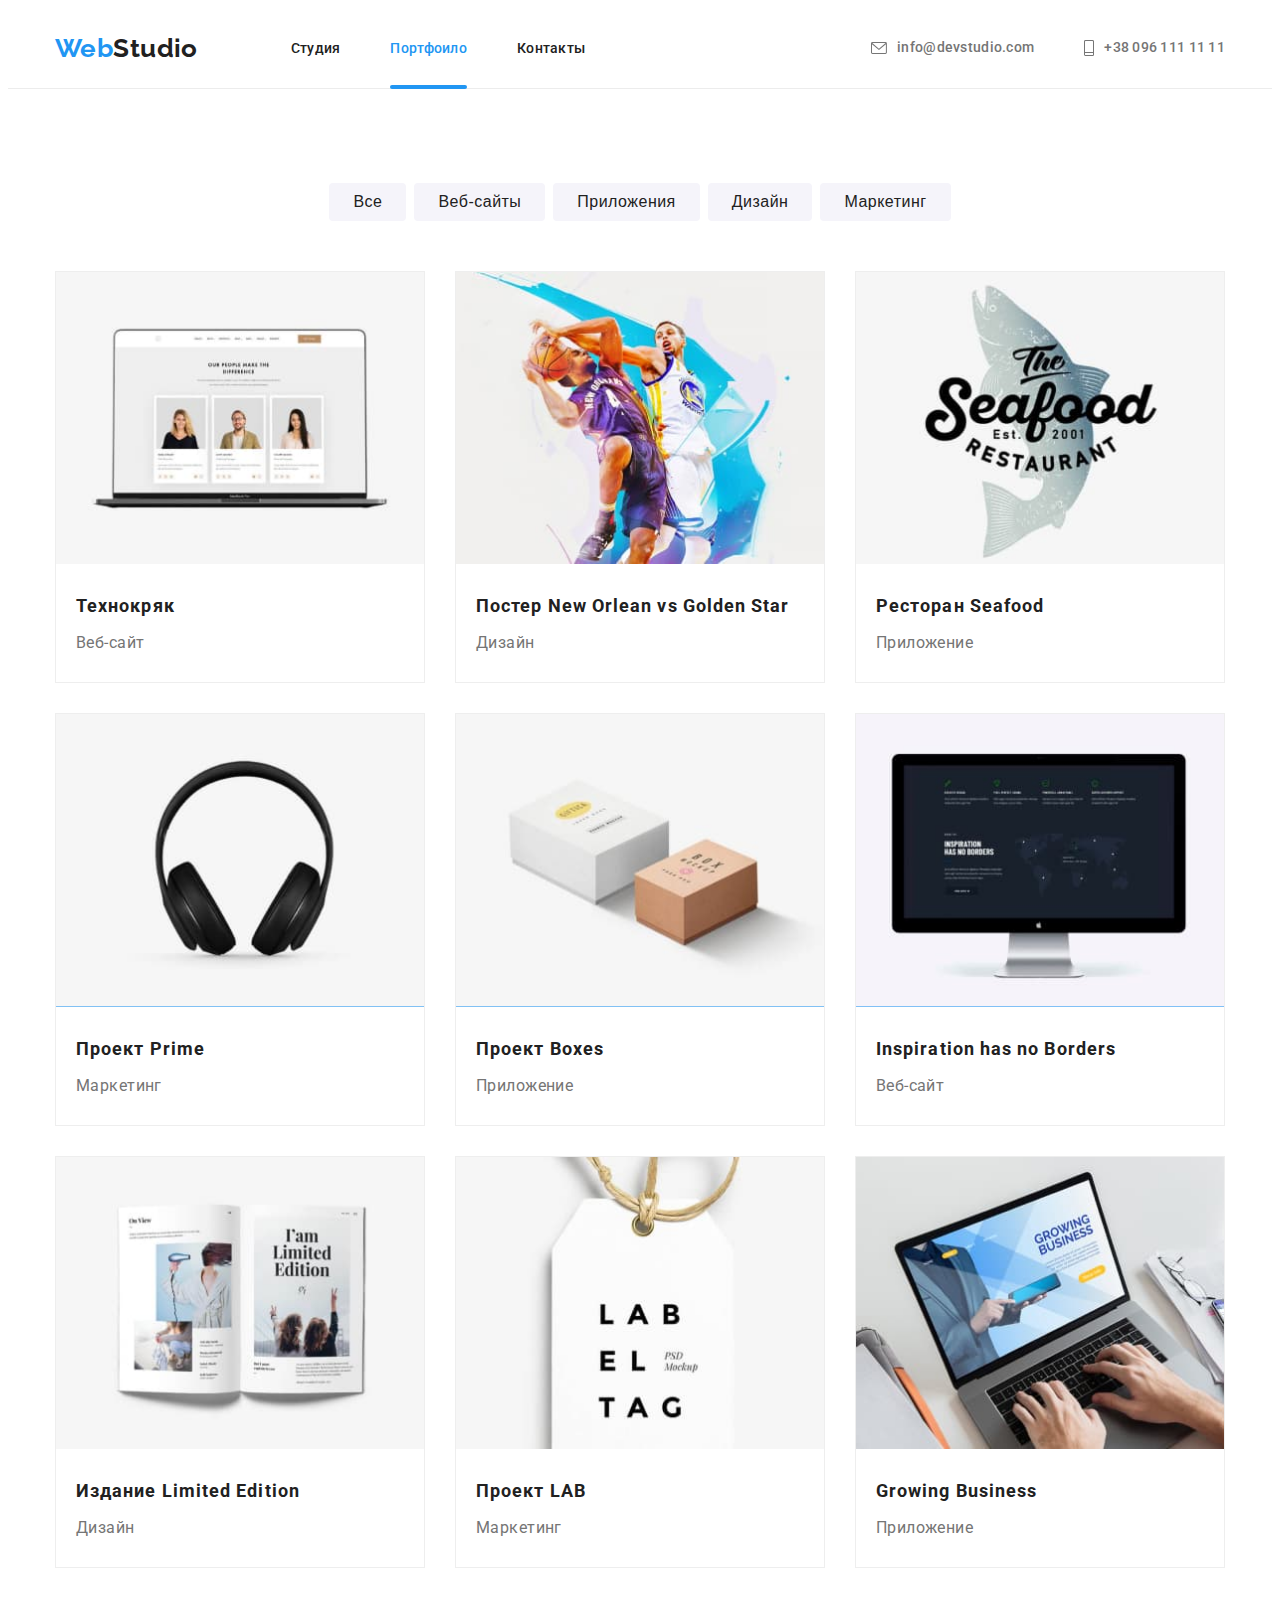
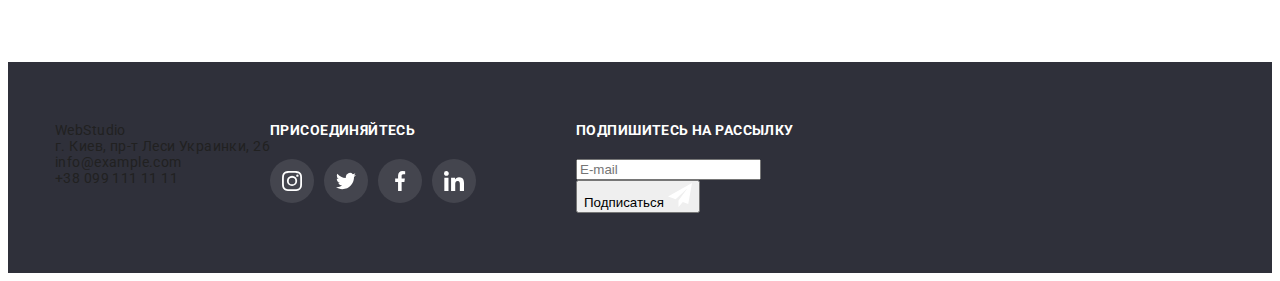
==== portfolio.html @ 4103d135 "BEM" ====
<!DOCTYPE html>
<html lang="ru">
  <head>
    <meta charset="UTF-8" />
    <meta http-equiv="X-UA-Compatible" content="IE=edge" />
    <meta name="viewport" content="width=device-width, initial-scale=1.0" />
    <title>Студия</title>
    <link rel="preconnect" href="https://fonts.gstatic.com" />
    <link
      href="https://fonts.googleapis.com/css2?family=Raleway:wght@700&family=Roboto:ital,wght@0,400;0,500;0,700;1,900&display=swap"
      rel="stylesheet"
    />
    <link
      rel="stylesheet"
      href="https://cdnjs.cloudflare.com/ajax/libs/modern-normalize/1.0.0/modern-normalize.min.css"
      integrity="sha512-ISS7cAi1PEhQ8jnbJpJZMd29NlhNj4AWYyLOSp2CE/CsHxTCu+r+t0D2yoJudVrd0/8fTVPUVDzY5Tvli75u/g=="
      crossorigin="anonymous"
    />
    <link rel="stylesheet" href="./css/styles.css" />
  </head>
  <body>
    <header class="header-page">
      <div class="conteiner main-nav">
        <a class="logo-link header-page__logo" href="./index.html">
          <span class="logo-link__web logo-link__web--accent">Web</span><span class="logo-link__studio">Studio</span>
        </a>
        <nav>
          <ul class="list menu menu__nav">
            <li class="menu-item">
              <a class="link menu-item__link" href="./index.html"> Студия </a>
            </li>
            <li class="menu-item">
              <a class="link menu-item__link menu-item__link--active" href="./portfolio.html"> Портфоило </a>
            </li>
            <li class="menu-item">
              <a class="link menu-item__link" href="#"> Контакты </a>
            </li>
          </ul>
        </nav>
        <ul class="list menu menu__contact">
          <li class="menu-item">
            <a class="link menu-item__link menu-item__adress" href="mailto:info@devstudio.com">
              <svg class="menu-item__icon" width="16" height="12">
                <use href="./images/sprite.svg#icon-mail"></use>
              </svg>
              info@devstudio.com</a>
          </li>
          <li class="menu-item">
            <a class="link menu-item__link menu-item__adress" href="tel:+380961111111">
              <svg class="menu-item__icon" width="10" height="16">
                <use href="./images/sprite.svg#icon-tel"></use>
              </svg>
              +38 096 111 11 11</a>
          </li>
        </ul>
      </div>
    </header>

    <main>
      <section class="projects section">
        <div class="conteiner">
          <h1 class="visually-hidden">Реализованные проекты</h1>
          <ul class="button-list list">
            <li class="button-item">
              <button class="button" type="button">Все</button>
            </li>
            <li class="button-item">
              <button class="button" type="button">Веб-сайты</button>
            </li>
            <li class="button-item">
              <button class="button" type="button">Приложения</button>
            </li>
            <li class="button-item">
              <button class="button" type="button">Дизайн</button>
            </li>
            <li class="button-item">
              <button class="button" type="button">Маркетинг</button>
            </li>
          </ul>

          <ul class="list flex-conteiner">
            <li class="project-item">
              <a class="project-item-link" href="#">
              <div class="project-thumb">
              <img
                class="project-img"
                src="./images/project1.jpg"
                alt="сайт на ноутбуке"
                width="370"
              />
              <p class="overflow-text">Технокряк это современная площадка распространения коронавируса. Компании используют эту платформу для цифрового
              шпионажа и атак на защищённые сервера конкурентов.</p>
              </div>
              <div class="project-card">
                <h2 class="project-title">Технокряк</h2>
                <p class="project-description">Веб-сайт</p>
            </div>                
            </a>
            </li>
            <li class="project-item">
              <a class="project-item-link" href="#">
              <div class="project-thumb">
              <img
                class="project-img"
                src="./images/project2.jpg"
                alt="баскетбол"
                width="370"
              />
              <p class="overflow-text">Технокряк это современная площадка распространения коронавируса. Компании используют эту платформу для цифрового шпионажа и атак на защищённые сервера конкурентов.</p>
            </div>
              <div class="project-card">
                <h2 class="project-title">Постер New Orlean vs Golden Star</h2>
                <p class="project-description">Дизайн</p>
              </div>
              </a>
            </li>
            <li class="project-item">
              <a class="project-item-link" href="#">
              <div class="project-thumb">
              <img
                class="project-img"
                src="./images/project3.jpg"
                alt="рыба"
                width="370"
              />
              <p class="overflow-text">Технокряк это современная площадка распространения коронавируса. Компании используют эту
                платформу для цифрового шпионажа и атак на защищённые сервера конкурентов.</p>
              </div>
                <div class="project-card">
                <h2 class="project-title">Ресторан Seafood</h2>
                <p class="project-description">Приложение</p>
              </div>
            </a>
            </li>
            <li class="project-item">
              <a class="project-item-link" href="#">
              <div class="project-thumb">
              <img
                class="project-img"
                src="./images/project4.jpg"
                alt="наушники"
                width="370"
              />
              <p class="overflow-text">Технокряк это современная площадка распространения коронавируса. Компании используют эту
                платформу для цифрового шпионажа и атак на защищённые сервера конкурентов.</p>
              </div>
                <div class="project-card">
                <h2 class="project-title">Проект Prime</h2>
                <p class="project-description">Маркетинг</p>
              </div>
            </a>
            </li>
            <li class="project-item">
            <a class="project-item-link" href="#">
              <div class="project-thumb">
            <img
                class="project-img"
                src="./images/project5.jpg"
                alt="коробочки"
                width="370"
              />
              <p class="overflow-text">Технокряк это современная площадка распространения коронавируса. Компании используют эту
                платформу для цифрового шпионажа и атак на защищённые сервера конкурентов.</p>
              </div>
                <div class="project-card">
                <h2 class="project-title">Проект Boxes</h2>
                <p class="project-description">Приложение</p>
              </div>
            </a>
            </li>
            <li class="project-item">
              <a class="project-item-link" href="#">
              <div class="project-thumb">
              <img
                class="project-img"
                src="./images/project6.jpg"
                alt="монитор"
                width="370"
              />
              <p class="overflow-text">Технокряк это современная площадка распространения коронавируса. Компании используют эту
                платформу для цифрового шпионажа и атак на защищённые сервера конкурентов.</p>
              </div>
                <div class="project-card">
                <h2 class="project-title">Inspiration has no Borders</h2>
                <p class="project-description">Веб-сайт</p>
              </div>
            </a>
            </li>
            <li class="project-item">
              <a class="project-item-link" href="#">
              <div class="project-thumb">
              <img
                class="project-img"
                src="./images/project7.jpg"
                alt="журнал"
                width="370"
              />
              <p class="overflow-text">Технокряк это современная площадка распространения коронавируса. Компании используют эту
                платформу для цифрового шпионажа и атак на защищённые сервера конкурентов.</p>
              </div>
                <div class="project-card">
                <h2 class="project-title">Издание Limited Edition</h2>
                <p class="project-description">Дизайн</p>
              </div>
            </a>
            </li>
            <li class="project-item">
              <a class="project-item-link" href="#">
                <div class="project-thumb">
              <img
                class="project-img"
                src="./images/project8.jpg"
                alt="бирка"
                width="370"
              />
              <p class="overflow-text">Технокряк это современная площадка распространения коронавируса. Компании используют эту
                платформу для цифрового шпионажа и атак на защищённые сервера конкурентов.</p>
              </div>
                <div class="project-card">
                <h2 class="project-title">Проект LAB</h2>
                <p class="project-description">Маркетинг</p>
              </div>
            </a>
            </li>
            <li class="project-item">
              <a class="project-item-link" href="#">
                <div class="project-thumb">
              <img
                class="project-img"
                src="./images/project9.jpg"
                alt="человек печатает на ноутбуке"
                width="370"
              />
              <p class="overflow-text">Технокряк это современная площадка распространения коронавируса. Компании используют эту
                платформу для цифрового шпионажа и атак на защищённые сервера конкурентов.</p>
              </div>
                <div class="project-card">
                <h2 class="project-title">Growing Business</h2>
                <p class="project-description">Приложение</p>
              </div>
            </a>
            </li>
          </ul>
        </div>
      </section>
    </main>
    <footer class="footer-page">
      <div class="conteiner contacts footer-info">
        <div class="footer-adress">
          <a class="logo-link" href="./index.html">
            <span class="logo-web">Web</span><span class="logo-studio">Studio</span>
          </a>
          <address class="address">
            <ul class="list">
              <li class="list-address">
                <a class="link footer-map" href="https://goo.gl/maps/LU7Z2a2tSQY444G19" target="_blank"
                  rel="noopener norefferre">
                  г. Киев, пр-т Леси Украинки, 26
                </a>
              </li>
              <li class="list-address">
                <a class="link footer-contact" href="mailto:info@example.com">info@example.com</a>
              </li>
              <li class="list-address">
                <a class="link footer-contact" href="tel:+380991111111">+38 099 111 11 11</a>
              </li>
            </ul>
          </address>
        </div>


        <div class="footer__social">
          <h3 class="footer__title">Присоединяйтесь</h3>
          <ul class="list social">
            <li class="social__item">
              <a class="social__link social__link--footer" href="#" target="_blank" rel="noopener norefferre">
                <svg class="social__icon--footer" width="20" height="20">
                  <use href="./images/sprite.svg#icon-instagram"></use>
                </svg>
              </a>
            </li>
            <li class="social__item">
              <a class="social__link social__link--footer" href="#" target="_blank" rel="noopener norefferre">
                <svg class="social__icon--footer" width="20" height="20">
                  <use href="./images/sprite.svg#icon-twitter"></use>
                </svg>
              </a>
            </li>
            <li class="social__item">
              <a class="social__link social__link--footer" href="#" target="_blank" rel="noopener norefferre">
                <svg class="social__icon--footer" width="20" height="20">
                  <use href="./images/sprite.svg#icon-facebook"></use>
                </svg>
              </a>
            </li>
            <li class="social__item">
              <a class="social__link social__link--footer" href="#" target="_blank" rel="noopener norefferre">
                <svg class="social__icon--footer" width="20" height="20">
                  <use href="./images/sprite.svg#icon-linkedin"></use>
                </svg>
              </a>
            </li>
          </ul>
        </div>
    
        <div class="footer-form">
          <h3 class="footer__title">Подпишитесь на рассылку</h3>
          <form name="sign" autocomplete="on">
            <div class="sign-form">
              <input class="sign-input" type="email" name="email" placeholder="E-mail">
              <div class="sign-button-text">
                <button class="hero-button sign-button" type="submit">Подписаться
                  <svg class="sign-icon" width="24" height="24">
                    <use href="./images/sprite.svg#icon-icon-send"></use>
                  </svg>
                </button>
              </div>
            </div>
          </form>
        </div>
      </div>
    </footer>
  </body>
</html>
---- css/styles.css ----
:root {
  --primary-title-color: #212121;
  --primary-text-color: #757575;
  --primary-bcg-color: #ffffff;
  --secondary-bcg-color: #f5f4fa;
  --footer-bcg: #2f303a;
  --accent-color: #2196f3;
  --dark-bcg-text: #ffffff;
  --font-family-text: Roboto;
  --font-size-text: 14px;
  --animation: 250ms cubic-bezier(0.4, 0, 0.2, 1);
}

/*General*/

html {
  box-sizing: border-box;
}
*,
*::before,
*::after {
  box-sizing: inherit;
}

body {
  background-color: var(--primary-bcg-color);
  color: var(--primary-title-color);

  font-family: var(--font-family-text), sans-serif;
  font-size: var(--font-size-text);
  letter-spacing: 0.03em;
}

.conteiner {
  width: 1200px;
  padding-left: 15px;
  padding-right: 15px;
  margin-left: auto;
  margin-right: auto;
}

h1,
h2,
h3,
p {
  margin: 0;
  padding: 0;
}

.list {
  padding-left: 0;
  margin: 0;

  list-style: none;
}

.visually-hidden {
  position: absolute !important;
  clip: rect(1px 1px 1px 1px);
  clip: rect(1px, 1px, 1px, 1px);
  padding: 0 !important;
  border: 0 !important;
  height: 1px !important;
  width: 1px !important;
  overflow: hidden;
}

.link,
.logo-link,
.project-item-link {
  color: inherit;
  text-decoration: none;

  transition: color var(--animation);
}

.link:hover,
.link:focus {
  color: var(--accent-color);
}

img {
  display: block;
  max-width: 100%;
  height: auto;
}

.button {
  padding: 6px 24px;
  border-radius: 4px;
  border: none;

  color: inherit;
  background: var(--secondary-bcg-color);
  font-weight: 500;
  font-size: 16px;
  line-height: 1.62;
  text-align: center;
  letter-spacing: 0.03em;

  cursor: pointer;

  transition: color var(--animation), background-color var(--animation),
    box-shadow var(--animation);
}

.button:hover,
.button:focus {
  color: var(--dark-bcg-text);
  background-color: var(--accent-color);
  box-shadow: 0px 3px 1px rgba(0, 0, 0, 0.1), 0px 1px 2px rgba(0, 0, 0, 0.08),
    0px 2px 2px rgba(0, 0, 0, 0.12);
}

.title {
  margin-bottom: 50px;

  font-size: 36px;
  line-height: 1.17;
  text-align: center;
}

.flex-conteiner {
  display: flex;
  flex-wrap: wrap;
  margin-right: -30px;
  margin-bottom: -30px;
}

.section {
  padding-top: 94px;
  padding-bottom: 94px;
}

/*Header*/
.header-page {
  border-bottom: 1px solid #ececec;
}

.main-nav {
  display: flex;
  align-items: center;
}

.logo {
  display: block;
}

.header-page__logo {
  margin-right: 93px;
}

.logo-link__web,
.logo-link__studio {
  font-family: Raleway;
  font-weight: 700;
  font-size: 26px;
  line-height: 1.19;
}

.logo-link__web--accent {
  color: var(--accent-color);
}

.menu {
  display: flex;
}

.menu-item__link {
  padding: 32px 0;

  font-weight: 500;
  line-height: 1.14;
  letter-spacing: 0.02em;
}

.menu-item:not(:last-child) {
  margin-right: 50px;
}

.menu__contact {
  color: var(--primary-text-color);
  margin-left: auto;
}

.menu-item__link--active {
  position: relative;
  color: var(--accent-color);
}

.menu-item__link--active::after {
  content: "";
  position: absolute;

  left: 0;
  bottom: -1px;

  width: 100%;
  height: 4px;
  background-color: var(--accent-color);
  border-radius: 2px;
}

.menu-item__adress {
  display: flex;
  align-items: center;
  color: var(--primary-text-color);
}

.menu-item__icon {
  align-items: center;
  margin-right: 10px;
  fill: currentColor;
}

/*inex.html*/

/*section hero*/
.hero {
  max-height: 600px;
  padding-top: 200px;
  padding-bottom: 200px;
  text-align: center;
  background-image: linear-gradient(
      to top,
      rgba(47, 48, 58, 0.4),
      rgba(47, 48, 58, 0.4)
    ),
    url(../images/hero-bcg.jpg);
  background-repeat: no-repeat;
  background-position: center;
  background-size: 1600px 600px;
}

.hero__title {
  margin-bottom: 40px;
  color: var(--dark-bcg-text);

  font-weight: 900;
  font-size: 44px;
  line-height: 1.36;
  letter-spacing: 0.06em;
  text-transform: uppercase;
}

.button__form {
  border-radius: 4px;
  box-shadow: 0px 4px 4px rgba(0, 0, 0, 0.15);
  border: none;
  font-weight: 700;
  font-size: 16px;
  line-height: 1.87;
  letter-spacing: 0.06em;
  cursor: pointer;
  background-color: var(--accent-color);
  color: var(--dark-bcg-text);
}

.button__hero {
  padding: 10px 32px;
}

/*section features*/

.features__item {
  flex-basis: calc((100% - 30px * 4) / 4);
  margin-right: 30px;
  margin-bottom: 30px;
}

.features__icon {
  display: flex;
  justify-content: center;
  align-items: center;
  height: 120px;
  margin-bottom: 30px;
  background-color: var(--secondary-bcg-color);
  border-radius: 4px;
}

.features__title {
  margin-bottom: 10px;
  font-size: var(--font-size-text);
  line-height: 1.14;
  text-transform: uppercase;
}

.features__text {
  color: var(--primary-text-color);
  line-height: 1.71;
}

/*section works*/

.work {
  padding-bottom: 94px;
}

.work__item {
  position: relative;

  flex-basis: calc((100% - 30px * 3) / 3);
  margin-right: 30px;
  margin-bottom: 30px;
}

.work__description {
  position: absolute;
  bottom: 0;

  display: flex;
  align-items: center;
  justify-content: center;

  width: 100%;
  height: 70px;
  font-style: normal;
  font-weight: 700;
  line-height: 1.14;
  text-align: center;
  letter-spacing: 0.03em;
  text-transform: uppercase;
  background-color: rgba(47, 48, 58, 0.8);
  color: #ffffff;
}

/*section team*/

.team {
  background-color: var(--secondary-bcg-color);
}

.team__item {
  flex-basis: calc((100% - 30px * 4) / 4);
  padding-bottom: 30px;
  margin-right: 30px;
  margin-bottom: 30px;

  background-color: var(--primary-bcg-color);
  box-shadow: 0px 1px 3px rgba(0, 0, 0, 0.12), 0px 1px 1px rgba(0, 0, 0, 0.14),
    0px 2px 1px rgba(0, 0, 0, 0.2);
  border-radius: 0px 0px 4px 4px;
}

.team__photo {
  margin-bottom: 30px;
}

.team__card {
  padding-left: 15px;
  padding-right: 15px;
}

.team__description {
  text-align: center;
  font-size: 16px;
  line-height: 1.19;
}

.team__name {
  margin-bottom: 10px;
  font-weight: 500;
}

.team__position {
  color: var(--primary-text-color);
  margin-bottom: 16px;
}

/*social*/

.social {
  display: flex;
  justify-content: center;
}

.social__item:not(:last-child) {
  margin-right: 10px;
}

.social__link {
  display: flex;
  justify-content: center;
  align-items: center;
  width: 44px;
  height: 44px;
  border-radius: 50%;
  background-color: var(--primary-bcg-color);

  transition: background-color var(--animation);
}

.social__link:focus,
.social__link:hover {
  background-color: var(--accent-color);
}

.social__icon {
  fill: #afb1b8;
  transition: fill var(--animation);
}

.social__link:focus .social__icon,
.social__link:hover .social__icon {
  fill: var(--primary-bcg-color);
}

/*Clients*/

.clients__list {
  display: flex;
}

.clients__item:not(:last-child) {
  margin-right: 30px;
}

.clients__link {
  display: flex;
  align-items: center;
  justify-content: center;
  width: 170px;
  height: 92px;
  border: 1px solid #afb1b8;
  border-radius: 4px;

  transition: border var(--animation);
}

.clients__link:hover,
.clients__link:focus {
  border: 1px solid var(--accent-color);
}

.clients__icon {
  fill: #afb1b8;

  transition: fill var(--animation);
}

.clients__link:hover .clients__icon,
.clients__link:focus .clients__icon {
  fill: var(--accent-color);
}

/*footer*/

.footer-page {
  padding-top: 60px;
  padding-bottom: 60px;
  background-color: var(--footer-bcg);
}

.footer-info {
  display: flex;
  align-items: baseline;
}

.footer-page__adress {
  margin-right: 75px;
}

.logo-link__footer {
  display: block;
  margin-bottom: 20px;
}

.logo-link__web--revers {
  color: var(--accent-color);
}

.logo-link__studio--revers {
  color: var(--dark-bcg-text);
}

.address {
  font-style: inherit;
}

.address__item {
  display: block;
}

.address__item:not(:last-child) {
  margin-bottom: 9px;
}

.address__item--footer-map,
.address__item--contact {
  line-height: 1.71;
}
.address__item--footer-map {
  color: var(--dark-bcg-text);
}

.address__item--contact {
  color: rgba(255, 255, 255, 0.6);
}

.footer__social {
  margin-right: 100px;
}

.footer__title {
  margin-bottom: 20px;

  font-size: 14px;
  line-height: 1.14;
  letter-spacing: 0.03em;
  text-transform: uppercase;

  color: var(--dark-bcg-text);
}

.social__link--footer {
  border: 1px solid transparent;
  background: rgba(255, 255, 255, 0.1);
}

.social__icon--footer {
  fill: var(--dark-bcg-text);
}

.sign__input {
  width: 358px;
  height: 50px;
  padding: 15px;
  background-color: transparent;
  border: 1px solid rgba(255, 255, 255, 0.3);
  filter: drop-shadow(0px 4px 4px rgba(0, 0, 0, 0.15));
  border-radius: 4px;
  margin-right: 12px;
  color: var(--dark-bcg-text);
  font-size: 16px;
  line-height: 1.25;
  letter-spacing: 0.03em;
  outline: none;
  transition: border-color var(--animation);
}

.sign__input:-webkit-autofill,
.sign__input:-webkit-autofill:hover,
.sign__input:-webkit-autofill:focus {
  -webkit-text-fill-color: var(--dark-bcg-text);
  -webkit-box-shadow: 0 0 0px 1000px var(--footer-bcg) inset;
}

.sign__input:focus {
  border-color: var(--accent-color);
}

.sign__form {
  display: flex;
  align-items: center;
  justify-content: center;
}

.sign__button--text {
  position: relative;
}

.sign__button {
  text-align: start;
  width: 200px;
  height: 50px;
  padding-right: 29px;
  padding-top: 10px;
  padding-bottom: 10px;
}

.sign__icon {
  position: absolute;
  top: 50%;
  right: 25px;
  transform: translateY(-50%);
}
.sign__input::placeholder {
  font-size: 16px;
  line-height: 1.25;
  letter-spacing: 0.03em;
  color: rgba(255, 255, 255, 0.6);
}

/*portfolio.html*/

/*main*/

/*buttons*/

.button-list {
  display: flex;
  flex-wrap: wrap;
  justify-content: center;
  margin-bottom: 50px;
}

.button-item:not(:last-child) {
  margin-right: 8px;
}

/*projects*/

.project-item {
  flex-basis: calc((100% - 30px * 3) / 3);
  margin-right: 30px;
  margin-bottom: 30px;

  border: 1px solid #eeeeee;
}

.project-item-link {
  display: block;

  transition: box-shadow var(--animation);
}

.project-item-link:hover,
.project-item-link:focus {
  box-shadow: 0px 1px 1px rgba(0, 0, 0, 0.12), 0px 4px 4px rgba(0, 0, 0, 0.06),
    1px 4px 6px rgba(0, 0, 0, 0.16);
}

.project-card {
  padding: 24px 20px;
}

.project-title {
  margin-bottom: 4px;
  font-size: 18px;
  line-height: 2;
  letter-spacing: 0.06em;
}

.project-description {
  font-size: 16px;
  line-height: 1.87;
  color: var(--primary-text-color);
}

.project-thumb {
  position: relative;
  overflow: hidden;
}

.overflow-text {
  position: absolute;
  top: 0;
  left: 0;
  width: 100%;
  height: 100%;
  transform: translateY(100%);

  display: flex;
  padding-top: 63px;
  padding-left: 24px;
  padding-right: 24px;

  font-size: 18px;
  line-height: 1.56;
  letter-spacing: 0.03em;

  color: var(--dark-bcg-text);
  background-color: rgba(33, 150, 243, 0.9);
  transition: transform var(--animation);
}

.project-item:hover .overflow-text,
.project-item:focus .overflow-text {
  transform: translateY(0);
}

/*Modal*/
.backdrop {
  position: fixed;
  top: 0;
  left: 0;
  width: 100%;
  height: 100%;
  background-color: rgba(0, 0, 0, 0.2);
  opacity: 1;
  transition: opacity var(--animation);
}

.backdrop.is-hidden {
  opacity: 0;
  pointer-events: none;
}

.backdrop.is-hidden .modal {
  transform: translate(-50%, -50%) scale(1.2);
}

.modal {
  position: absolute;
  top: 50%;
  left: 50%;
  transform: translate(-50%, -50%) scale(1);
  transition: transform var(--animation);

  padding: 40px;

  width: 528px;
  height: 581px;
  background: var(--primary-bcg-color);
  box-shadow: 0px 1px 3px rgba(0, 0, 0, 0.12), 0px 1px 1px rgba(0, 0, 0, 0.14),
    0px 2px 1px rgba(0, 0, 0, 0.2);
  border-radius: 4px;
}

.modal-close {
  position: absolute;
  top: 8px;
  right: 8px;

  width: 30px;
  height: 30px;
  border: 1px solid rgba(0, 0, 0, 0.1);
  border-radius: 50%;
  background: var(--primary-bcg-color);
}

.close-icon {
  fill: black;
  transition: fill var(--animation);
}

.modal-close:focus,
.modal-close:hover {
  cursor: pointer;
}

.modal-close:focus .close-icon,
.modal-close:hover .close-icon {
  fill: var(--accent-color);
}

/* form */

.form-title {
  margin-bottom: 12px;
  font-size: 20px;
  line-height: 1.15;
  text-align: center;
  letter-spacing: 0.03em;
}

.form-order {
  display: flex;
  flex-direction: column;
}

.client-info {
  position: relative;
  display: block;
}

.form-label {
  margin-bottom: 4px;
  font-size: 12px;
  line-height: 1.17;
  letter-spacing: 0.01em;
  color: var(--primary-text-color);
}

.form-input {
  width: 100%;
  height: 40px;
  padding-left: 42px;

  border: 1px solid rgba(33, 33, 33, 0.2);
  border-radius: 4px;
  outline: none;

  transition: border-color var(--animation);
}

.form-input:-webkit-autofill,
.form-input:-webkit-autofill:hover,
.form-input:-webkit-autofill:focus {
  -webkit-text-fill-color: var(--primary-title-color);
  -webkit-box-shadow: 0 0 0px 1000px var(--primary-bcg-color) inset;
}

.form-input:not(:last-child) {
  margin-bottom: 10px;
}

.form-icon {
  position: absolute;
  top: 11px;
  left: 15px;

  transition: fill var(--animation);
}

.comment {
  resize: none;
  height: 120px;
  padding: 12px 16px;
  margin-bottom: 20px;
}

.comment::placeholder {
  font-size: 12px;
  line-height: 1.17;
  letter-spacing: 0.01em;
  color: rgba(117, 117, 117, 0.5);
}

.policy {
  font-size: 14px;
  line-height: 1.71;

  letter-spacing: 0.03em;
  color: var(--primary-text-color);
}

.checkbox-label::before {
  content: "";
  display: inline-block;
  margin-left: 12px;
  margin-right: 8px;
  width: 16px;
  height: 15px;
  border: 2px solid var(--primary-title-color);
  border-radius: 2px;

  transition: background-color var(--animation),
    background-image var(--animation);
}

.form-input:focus {
  border-color: var(--accent-color);
}

.form-input:focus + .form-icon {
  fill: var(--accent-color);
}

.checkbox:checked + .checkbox-label::before {
  background-color: var(--accent-color);
  border: var(--accent-color);
  background-image: url(../images/check.svg);
  background-repeat: no-repeat;
  background-position: center;
}

.agreement {
  color: var(--accent-color);
}

.form-button {
  margin-top: 30px;
  width: 200px;
  height: 50px;
  margin-left: auto;
  margin-right: auto;
}

.checkbox:focus + .checkbox-label::before {
  border: 2px solid var(--accent-color);
}
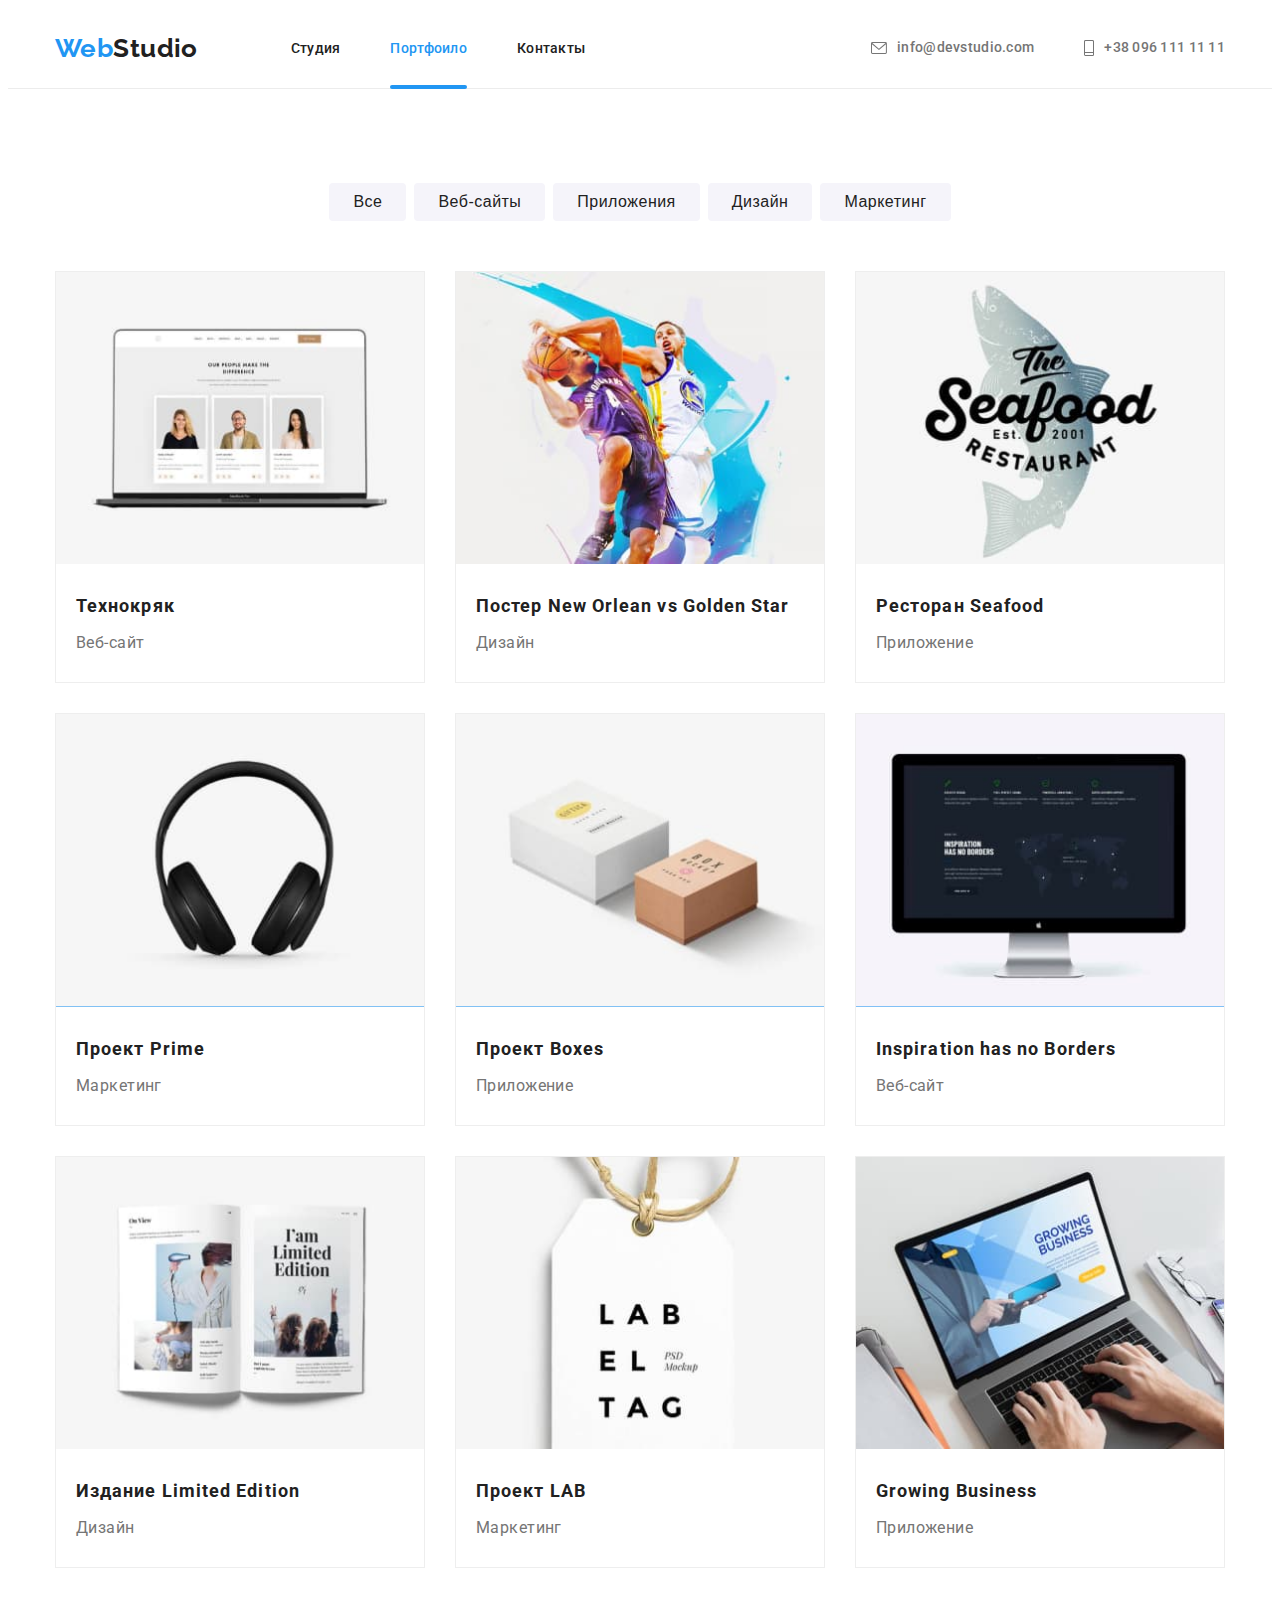
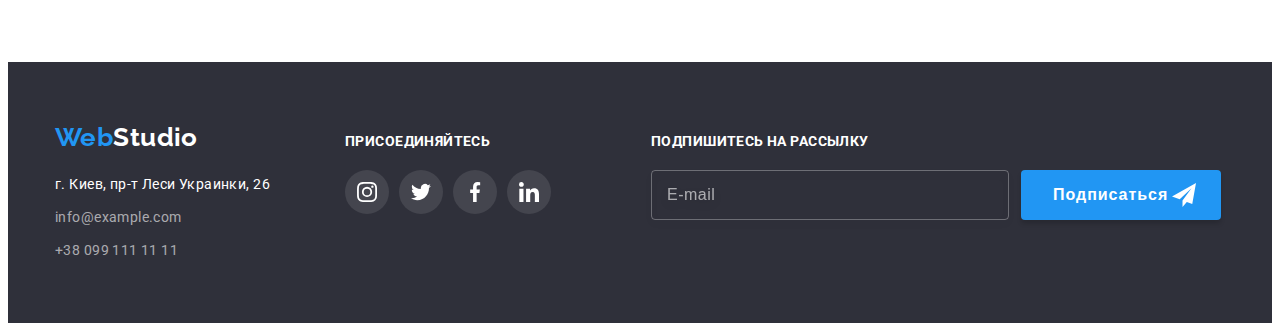
==== commit 46abc536: "new" ====
--- a/portfolio.html
+++ b/portfolio.html
@@ -19,42 +19,42 @@
     <link rel="stylesheet" href="./css/styles.css" />
   </head>
   <body>
-    <header class="header-page">
-      <div class="conteiner main-nav">
-        <a class="logo-link header-page__logo" href="./index.html">
-          <span class="logo-link__web logo-link__web--accent">Web</span><span class="logo-link__studio">Studio</span>
-        </a>
-        <nav>
-          <ul class="list menu menu__nav">
-            <li class="menu-item">
-              <a class="link menu-item__link" href="./index.html"> Студия </a>
-            </li>
-            <li class="menu-item">
-              <a class="link menu-item__link menu-item__link--active" href="./portfolio.html"> Портфоило </a>
-            </li>
-            <li class="menu-item">
-              <a class="link menu-item__link" href="#"> Контакты </a>
-            </li>
-          </ul>
-        </nav>
-        <ul class="list menu menu__contact">
-          <li class="menu-item">
-            <a class="link menu-item__link menu-item__adress" href="mailto:info@devstudio.com">
-              <svg class="menu-item__icon" width="16" height="12">
-                <use href="./images/sprite.svg#icon-mail"></use>
-              </svg>
-              info@devstudio.com</a>
-          </li>
-          <li class="menu-item">
-            <a class="link menu-item__link menu-item__adress" href="tel:+380961111111">
-              <svg class="menu-item__icon" width="10" height="16">
-                <use href="./images/sprite.svg#icon-tel"></use>
-              </svg>
-              +38 096 111 11 11</a>
-          </li>
-        </ul>
-      </div>
-    </header>
+<header class="header-page">
+  <div class="conteiner main-nav">
+    <a class="logo-link" href="./index.html">
+      <span class="logo-web">Web</span><span class="logo-studio">Studio</span>
+    </a>
+    <nav>
+      <ul class="list nav">
+        <li class="menu-item">
+          <a class="link" href="./index.html"> Студия </a>
+        </li>
+        <li class="menu-item">
+          <a class="link current current-line" href="./portfolio.html"> Портфоило </a>
+        </li>
+        <li class="menu-item">
+          <a class="link" href="#"> Контакты </a>
+        </li>
+      </ul>
+    </nav>
+    <ul class="list contact">
+      <li class="menu-item">
+        <a class="link adress-item" href="mailto:info@devstudio.com">
+          <svg class="contact-icon" width="16" height="12">
+            <use href="./images/sprite.svg#icon-mail"></use>
+          </svg>
+          info@devstudio.com</a>
+      </li>
+      <li class="menu-item">
+        <a class="link adress-item" href="tel:+380961111111">
+          <svg class="contact-icon" width="10" height="16">
+            <use href="./images/sprite.svg#icon-tel"></use>
+          </svg>
+          +38 096 111 11 11</a>
+      </li>
+    </ul>
+  </div>
+</header>
 
     <main>
       <section class="projects section">
@@ -267,35 +267,33 @@
             </ul>
           </address>
         </div>
-
-
-        <div class="footer__social">
-          <h3 class="footer__title">Присоединяйтесь</h3>
-          <ul class="list social">
-            <li class="social__item">
-              <a class="social__link social__link--footer" href="#" target="_blank" rel="noopener norefferre">
-                <svg class="social__icon--footer" width="20" height="20">
+        <div class="footer-social">
+          <h3 class="company-social">Присоединяйтесь</h3>
+          <ul class="list footer-social-list">
+            <li class="footer-social-item">
+              <a class="footer-social-link" href="#" target="_blank" rel="noopener norefferre">
+                <svg class="footer-social-icon" width="20" height="20">
                   <use href="./images/sprite.svg#icon-instagram"></use>
                 </svg>
               </a>
             </li>
-            <li class="social__item">
-              <a class="social__link social__link--footer" href="#" target="_blank" rel="noopener norefferre">
-                <svg class="social__icon--footer" width="20" height="20">
+            <li class="footer-social-item">
+              <a class="footer-social-link" href="#" target="_blank" rel="noopener norefferre">
+                <svg class="footer-social-icon" width="20" height="20">
                   <use href="./images/sprite.svg#icon-twitter"></use>
                 </svg>
               </a>
             </li>
-            <li class="social__item">
-              <a class="social__link social__link--footer" href="#" target="_blank" rel="noopener norefferre">
-                <svg class="social__icon--footer" width="20" height="20">
+            <li class="footer-social-item">
+              <a class="footer-social-link" href="#" target="_blank" rel="noopener norefferre">
+                <svg class="footer-social-icon" width="20" height="20">
                   <use href="./images/sprite.svg#icon-facebook"></use>
                 </svg>
               </a>
             </li>
-            <li class="social__item">
-              <a class="social__link social__link--footer" href="#" target="_blank" rel="noopener norefferre">
-                <svg class="social__icon--footer" width="20" height="20">
+            <li class="footer-social-item">
+              <a class="footer-social-link" href="#" target="_blank" rel="noopener norefferre">
+                <svg class="footer-social-icon" width="20" height="20">
                   <use href="./images/sprite.svg#icon-linkedin"></use>
                 </svg>
               </a>
@@ -304,7 +302,7 @@
         </div>
     
         <div class="footer-form">
-          <h3 class="footer__title">Подпишитесь на рассылку</h3>
+          <h3 class="company-social">Подпишитесь на рассылку</h3>
           <form name="sign" autocomplete="on">
             <div class="sign-form">
               <input class="sign-input" type="email" name="email" placeholder="E-mail">
--- a/css/styles.css
+++ b/css/styles.css
@@ -127,68 +127,42 @@
   margin-bottom: -30px;
 }
 
-.section {
-  padding-top: 94px;
-  padding-bottom: 94px;
-}
-
-/*Header*/
-.header-page {
-  border-bottom: 1px solid #ececec;
-}
-
-.main-nav {
-  display: flex;
-  align-items: center;
-}
-
-.logo {
-  display: block;
-}
-
-.header-page__logo {
-  margin-right: 93px;
-}
-
-.logo-link__web,
-.logo-link__studio {
+.logo-web,
+.logo-studio {
   font-family: Raleway;
   font-weight: 700;
   font-size: 26px;
   line-height: 1.19;
 }
 
-.logo-link__web--accent {
+.logo-link {
+  display: block;
+}
+
+.section {
+  padding-top: 94px;
+  padding-bottom: 94px;
+}
+
+/*Header*/
+.header-page {
+  border-bottom: 1px solid #ececec;
+}
+
+.main-nav .logo-link {
+  margin-right: 93px;
+}
+
+.main-nav .logo-web {
   color: var(--accent-color);
 }
 
-.menu {
-  display: flex;
-}
-
-.menu-item__link {
-  padding: 32px 0;
-
-  font-weight: 500;
-  line-height: 1.14;
-  letter-spacing: 0.02em;
-}
-
-.menu-item:not(:last-child) {
-  margin-right: 50px;
-}
-
-.menu__contact {
-  color: var(--primary-text-color);
-  margin-left: auto;
-}
-
-.menu-item__link--active {
+.current {
   position: relative;
   color: var(--accent-color);
 }
 
-.menu-item__link--active::after {
+.current::after {
   content: "";
   position: absolute;
 
@@ -201,13 +175,44 @@
   border-radius: 2px;
 }
 
-.menu-item__adress {
+.nav .link,
+.contact .link {
+  padding: 32px 0;
+
+  font-weight: 500;
+  line-height: 1.14;
+  letter-spacing: 0.02em;
+}
+
+.main-nav {
+  display: flex;
+  align-items: center;
+}
+
+.contact {
+  color: var(--primary-text-color);
+  margin-left: auto;
+}
+
+.nav,
+.contact {
+  display: flex;
+}
+
+.nav .menu-item:not(:last-child) {
+  margin-right: 50px;
+}
+.contact .menu-item:not(:last-child) {
+  margin-right: 50px;
+}
+
+.adress-item {
   display: flex;
   align-items: center;
   color: var(--primary-text-color);
 }
 
-.menu-item__icon {
+.contact-icon {
   align-items: center;
   margin-right: 10px;
   fill: currentColor;
@@ -221,6 +226,7 @@
   padding-top: 200px;
   padding-bottom: 200px;
   text-align: center;
+
   background-image: linear-gradient(
       to top,
       rgba(47, 48, 58, 0.4),
@@ -232,7 +238,7 @@
   background-size: 1600px 600px;
 }
 
-.hero__title {
+.hero-title {
   margin-bottom: 40px;
   color: var(--dark-bcg-text);
 
@@ -243,32 +249,32 @@
   text-transform: uppercase;
 }
 
-.button__form {
+.hero-button {
+  padding: 10px 32px;
+
   border-radius: 4px;
   box-shadow: 0px 4px 4px rgba(0, 0, 0, 0.15);
   border: none;
+
+  background-color: var(--accent-color);
+  color: var(--dark-bcg-text);
+
   font-weight: 700;
   font-size: 16px;
   line-height: 1.87;
   letter-spacing: 0.06em;
   cursor: pointer;
-  background-color: var(--accent-color);
-  color: var(--dark-bcg-text);
-}
-
-.button__hero {
-  padding: 10px 32px;
 }
 
 /*section features*/
 
-.features__item {
+.features-item {
   flex-basis: calc((100% - 30px * 4) / 4);
   margin-right: 30px;
   margin-bottom: 30px;
 }
 
-.features__icon {
+.features-icon {
   display: flex;
   justify-content: center;
   align-items: center;
@@ -278,25 +284,25 @@
   border-radius: 4px;
 }
 
-.features__title {
+.features-title {
   margin-bottom: 10px;
   font-size: var(--font-size-text);
   line-height: 1.14;
   text-transform: uppercase;
 }
 
-.features__text {
+.features-text {
   color: var(--primary-text-color);
   line-height: 1.71;
 }
 
-/*section works*/
+/*section works, section team*/
 
 .work {
   padding-bottom: 94px;
 }
 
-.work__item {
+.work-item {
   position: relative;
 
   flex-basis: calc((100% - 30px * 3) / 3);
@@ -304,7 +310,11 @@
   margin-bottom: 30px;
 }
 
-.work__description {
+/*.work-image {
+
+}*/
+
+.work-description {
   position: absolute;
   bottom: 0;
 
@@ -324,13 +334,11 @@
   color: #ffffff;
 }
 
-/*section team*/
-
 .team {
   background-color: var(--secondary-bcg-color);
 }
 
-.team__item {
+.team-item {
   flex-basis: calc((100% - 30px * 4) / 4);
   padding-bottom: 30px;
   margin-right: 30px;
@@ -342,43 +350,43 @@
   border-radius: 0px 0px 4px 4px;
 }
 
-.team__photo {
+.team-photo {
   margin-bottom: 30px;
 }
 
-.team__card {
+.team-card {
   padding-left: 15px;
   padding-right: 15px;
 }
 
-.team__description {
+.team-name,
+.team-position {
   text-align: center;
+
   font-size: 16px;
   line-height: 1.19;
 }
 
-.team__name {
+.team-name {
   margin-bottom: 10px;
   font-weight: 500;
 }
 
-.team__position {
+.team-position {
   color: var(--primary-text-color);
   margin-bottom: 16px;
 }
 
-/*social*/
-
-.social {
+.team-social {
   display: flex;
   justify-content: center;
 }
 
-.social__item:not(:last-child) {
+.team-social-item:not(:last-child) {
   margin-right: 10px;
 }
 
-.social__link {
+.team-social-link {
   display: flex;
   justify-content: center;
   align-items: center;
@@ -390,32 +398,31 @@
   transition: background-color var(--animation);
 }
 
-.social__link:focus,
-.social__link:hover {
+.team-social-link:focus,
+.team-social-link:hover {
   background-color: var(--accent-color);
 }
 
-.social__icon {
+.social-icon {
   fill: #afb1b8;
   transition: fill var(--animation);
 }
 
-.social__link:focus .social__icon,
-.social__link:hover .social__icon {
+.team-social-link:focus .social-icon,
+.team-social-link:hover .social-icon {
   fill: var(--primary-bcg-color);
 }
 
 /*Clients*/
-
-.clients__list {
-  display: flex;
-}
-
-.clients__item:not(:last-child) {
+.clients-list {
+  display: flex;
+}
+
+.clients-item:not(:last-child) {
   margin-right: 30px;
 }
 
-.clients__link {
+.clients-link {
   display: flex;
   align-items: center;
   justify-content: center;
@@ -427,19 +434,19 @@
   transition: border var(--animation);
 }
 
-.clients__link:hover,
-.clients__link:focus {
+.clients-link:hover,
+.clients-link:focus {
   border: 1px solid var(--accent-color);
 }
 
-.clients__icon {
+.clients-icon {
   fill: #afb1b8;
 
   transition: fill var(--animation);
 }
 
-.clients__link:hover .clients__icon,
-.clients__link:focus .clients__icon {
+.clients-link:hover .clients-icon,
+.clients-link:focus .clients-icon {
   fill: var(--accent-color);
 }
 
@@ -451,25 +458,23 @@
   background-color: var(--footer-bcg);
 }
 
+.contacts .logo-link {
+  margin-bottom: 20px;
+}
+
 .footer-info {
   display: flex;
   align-items: baseline;
 }
 
-.footer-page__adress {
+.footer-adress {
   margin-right: 75px;
 }
 
-.logo-link__footer {
-  display: block;
-  margin-bottom: 20px;
-}
-
-.logo-link__web--revers {
+.contacts .logo-web {
   color: var(--accent-color);
 }
-
-.logo-link__studio--revers {
+.contacts .logo-studio {
   color: var(--dark-bcg-text);
 }
 
@@ -477,31 +482,31 @@
   font-style: inherit;
 }
 
-.address__item {
+.list-address {
   display: block;
 }
 
-.address__item:not(:last-child) {
+.list-address:not(:last-child) {
   margin-bottom: 9px;
 }
 
-.address__item--footer-map,
-.address__item--contact {
+.footer-map,
+.footer-contact {
   line-height: 1.71;
 }
-.address__item--footer-map {
+.footer-map {
   color: var(--dark-bcg-text);
 }
 
-.address__item--contact {
+.footer-contact {
   color: rgba(255, 255, 255, 0.6);
 }
 
-.footer__social {
+.footer-social {
   margin-right: 100px;
 }
 
-.footer__title {
+.company-social {
   margin-bottom: 20px;
 
   font-size: 14px;
@@ -512,16 +517,37 @@
   color: var(--dark-bcg-text);
 }
 
-.social__link--footer {
+.footer-social-list {
+  display: flex;
+}
+
+.footer-social-item:not(:last-child) {
+  margin-right: 10px;
+}
+
+.footer-social-link {
+  display: flex;
+  align-items: center;
+  justify-content: center;
+  width: 44px;
+  height: 44px;
   border: 1px solid transparent;
+  border-radius: 50%;
   background: rgba(255, 255, 255, 0.1);
-}
-
-.social__icon--footer {
+
+  transition: background-color var(--animation);
+}
+
+.footer-social-link:hover,
+.footer-social-link:focus {
+  background-color: var(--accent-color);
+}
+
+.footer-social-icon {
   fill: var(--dark-bcg-text);
 }
 
-.sign__input {
+.sign-input {
   width: 358px;
   height: 50px;
   padding: 15px;
@@ -538,47 +564,49 @@
   transition: border-color var(--animation);
 }
 
-.sign__input:-webkit-autofill,
-.sign__input:-webkit-autofill:hover,
-.sign__input:-webkit-autofill:focus {
+.sign-input:-webkit-autofill,
+.sign-input:-webkit-autofill:hover,
+.sign-input:-webkit-autofill:focus {
   -webkit-text-fill-color: var(--dark-bcg-text);
   -webkit-box-shadow: 0 0 0px 1000px var(--footer-bcg) inset;
 }
 
-.sign__input:focus {
+.sign-input:focus {
   border-color: var(--accent-color);
 }
 
-.sign__form {
+.sign-form {
   display: flex;
   align-items: center;
   justify-content: center;
 }
 
-.sign__button--text {
+.sign-button-text {
   position: relative;
 }
 
-.sign__button {
+.sign-button {
   text-align: start;
   width: 200px;
   height: 50px;
   padding-right: 29px;
   padding-top: 10px;
   padding-bottom: 10px;
-}
-
-.sign__icon {
+  cursor: pointer;
+}
+
+.sign-input::placeholder {
+  font-size: 16px;
+  line-height: 1.25;
+  letter-spacing: 0.03em;
+  color: rgba(255, 255, 255, 0.6);
+}
+
+.sign-icon {
   position: absolute;
   top: 50%;
   right: 25px;
   transform: translateY(-50%);
-}
-.sign__input::placeholder {
-  font-size: 16px;
-  line-height: 1.25;
-  letter-spacing: 0.03em;
-  color: rgba(255, 255, 255, 0.6);
 }
 
 /*portfolio.html*/
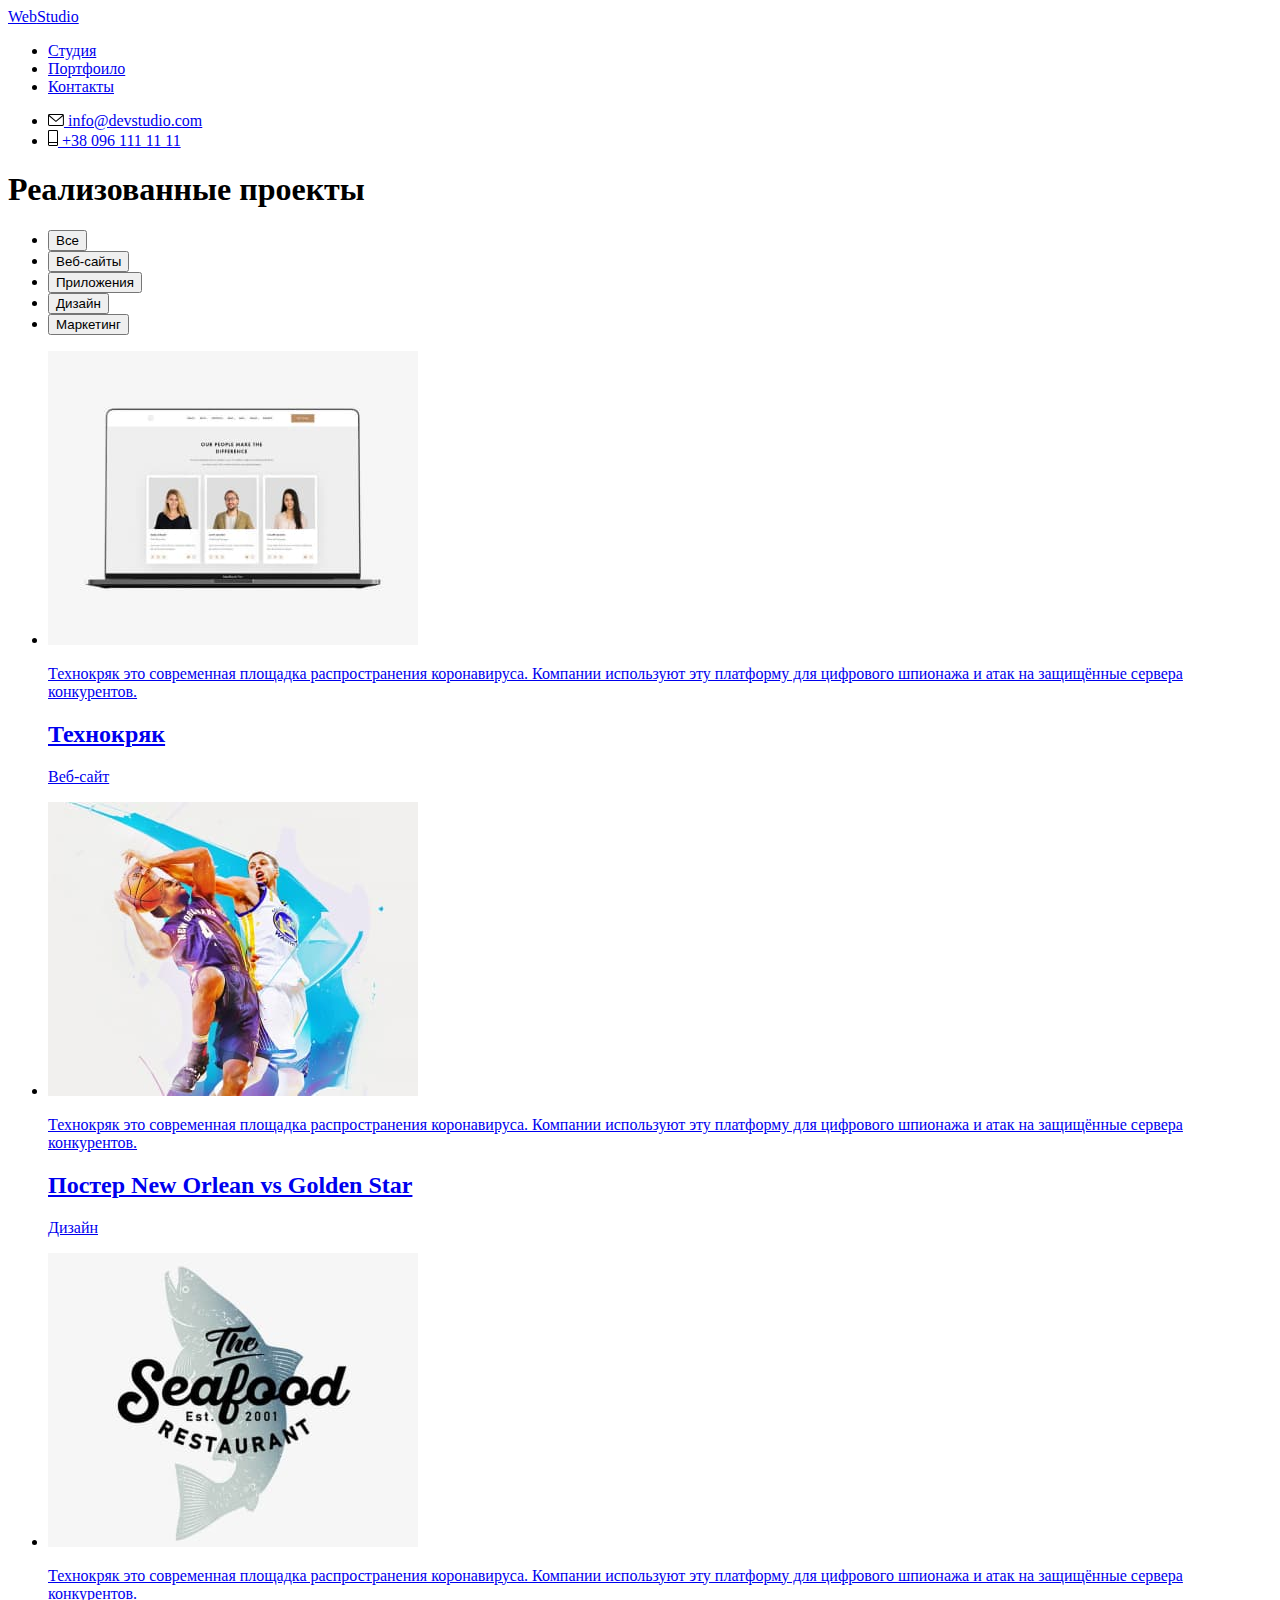
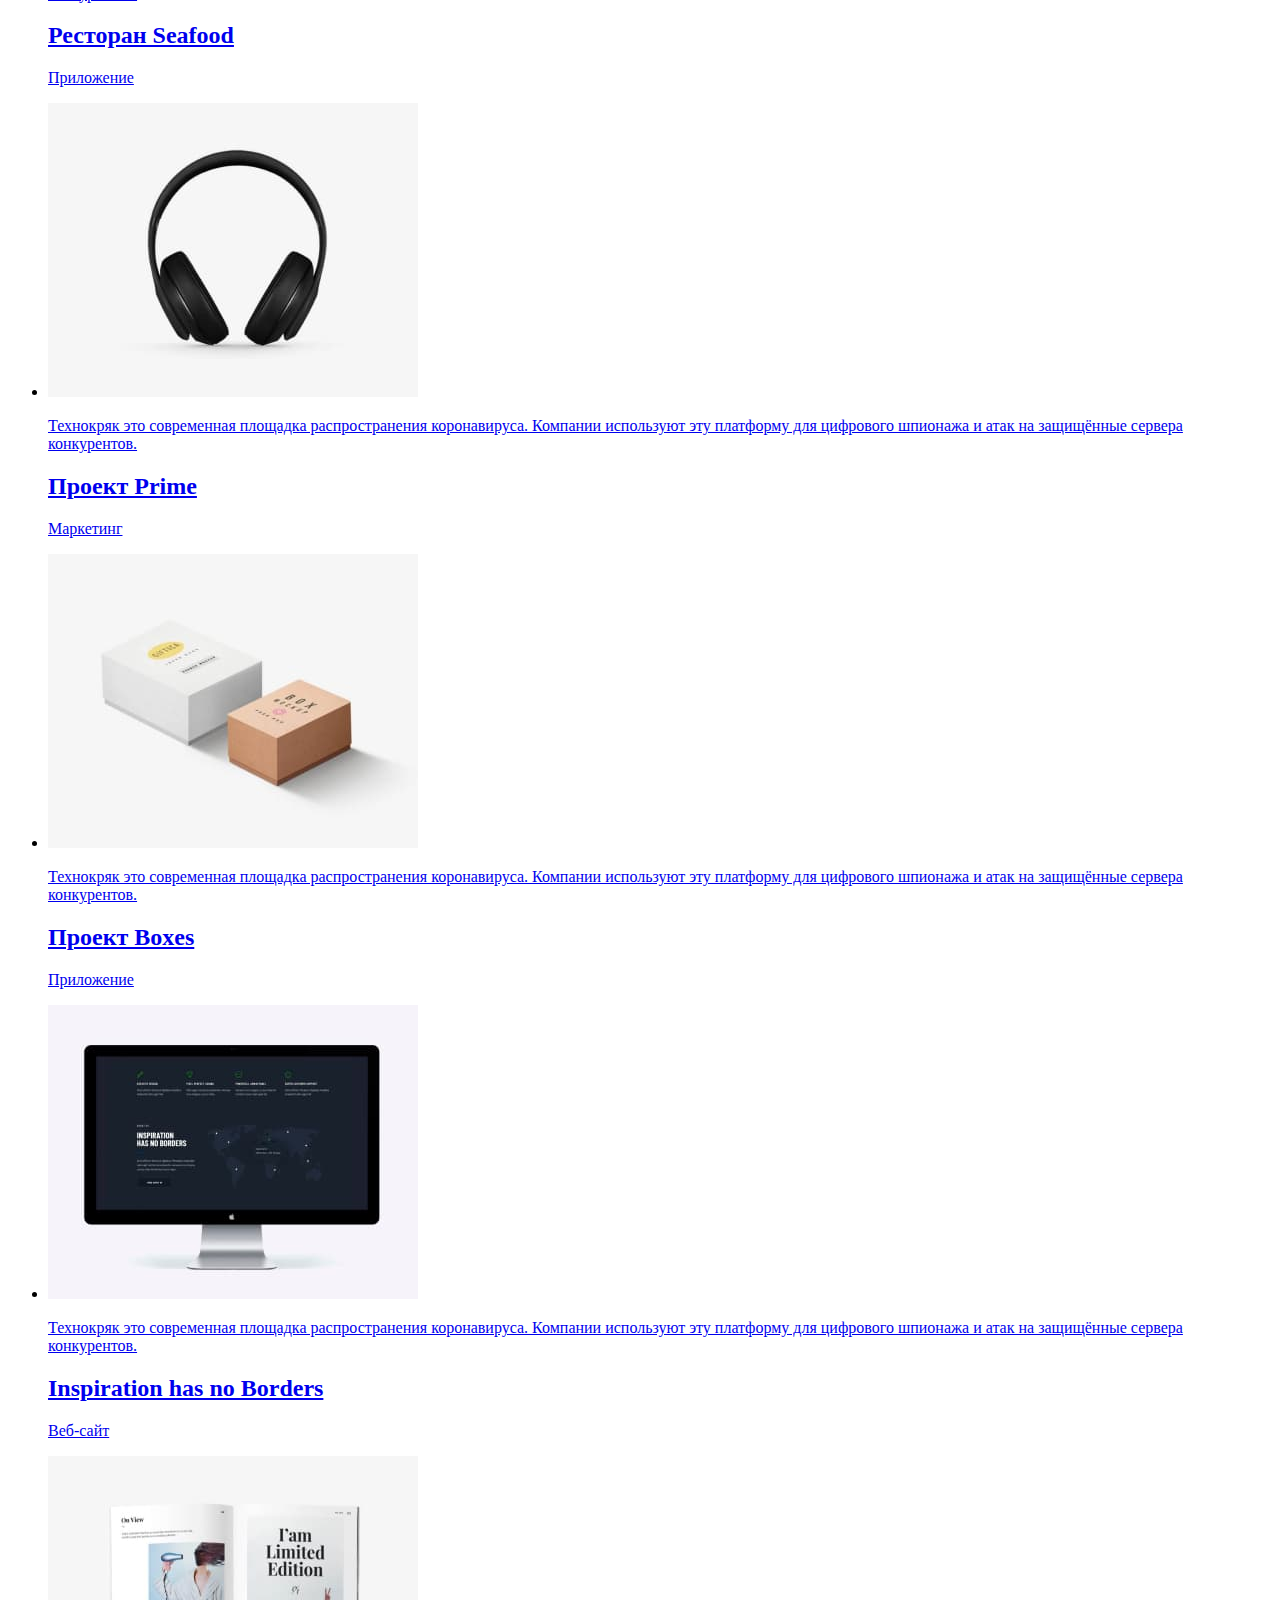
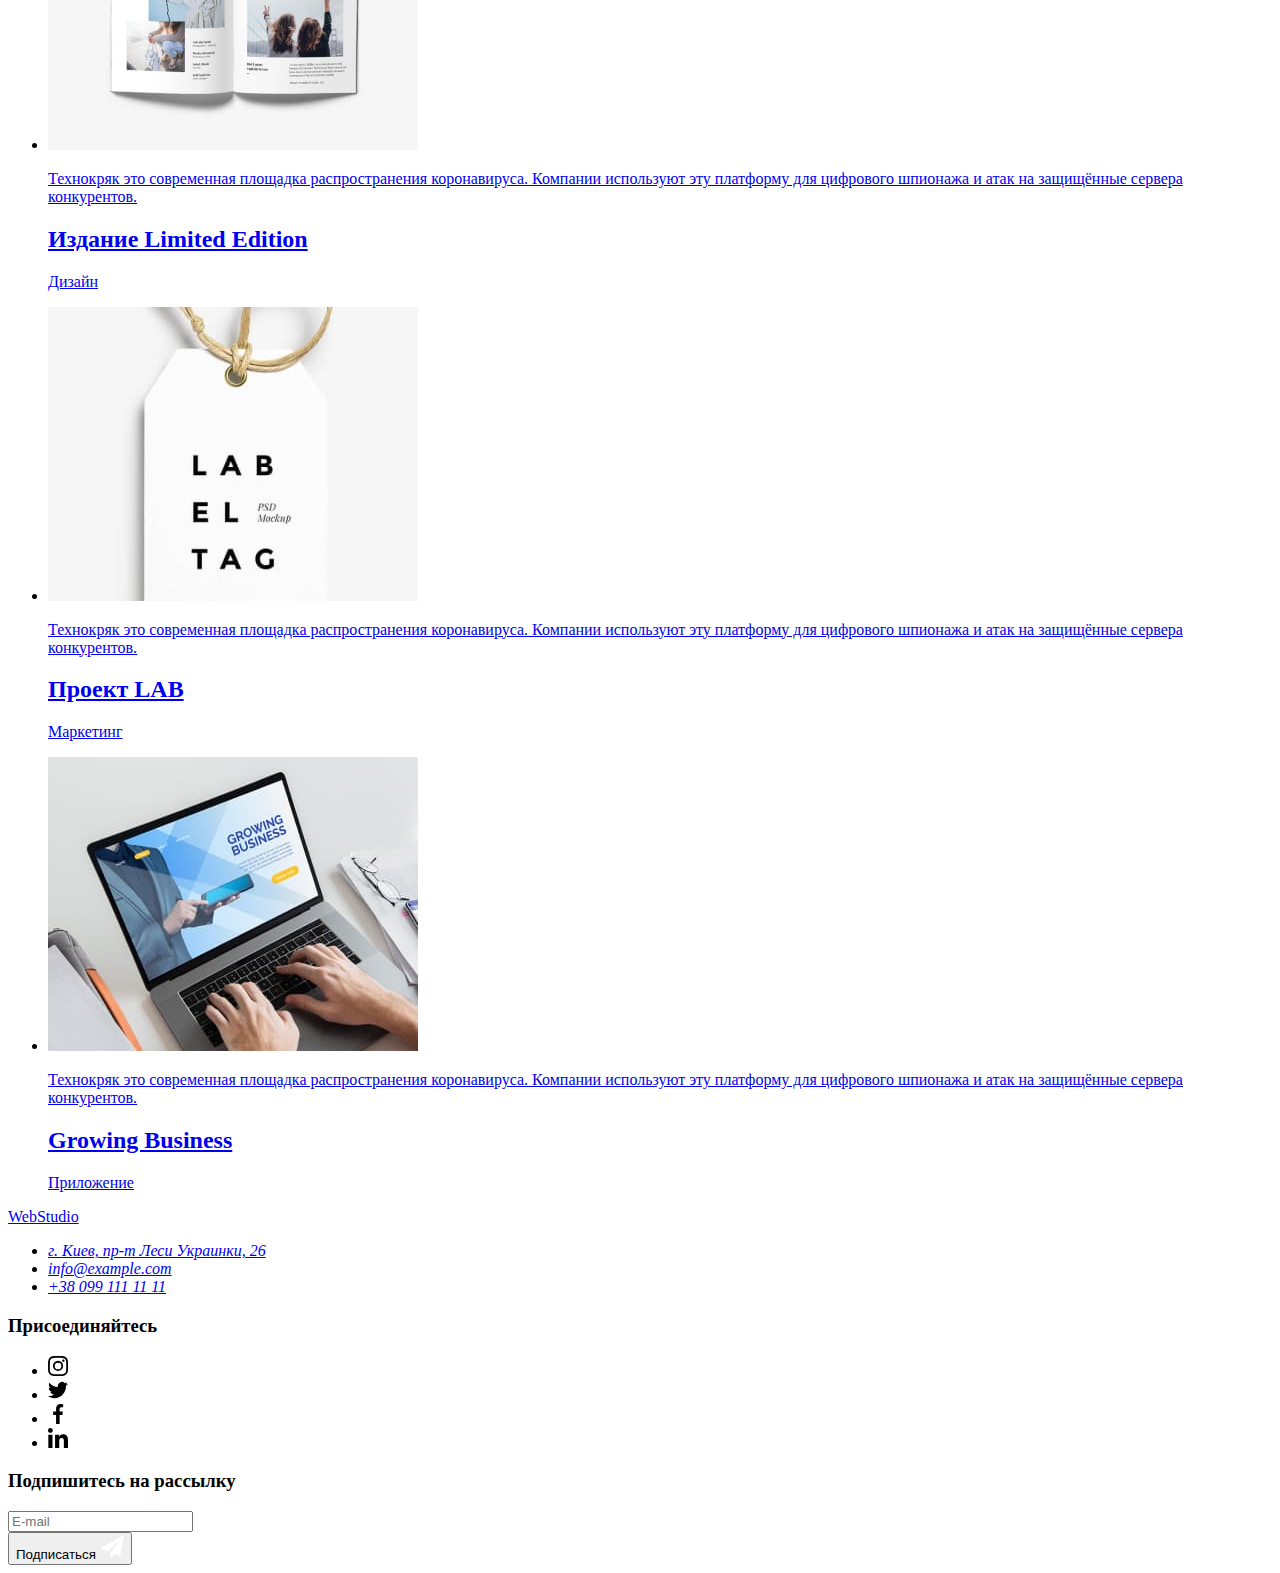
==== commit 9dd4f627: "sass + bem" ====
--- a/portfolio.html
+++ b/portfolio.html
@@ -10,51 +10,45 @@
       href="https://fonts.googleapis.com/css2?family=Raleway:wght@700&family=Roboto:ital,wght@0,400;0,500;0,700;1,900&display=swap"
       rel="stylesheet"
     />
-    <link
-      rel="stylesheet"
-      href="https://cdnjs.cloudflare.com/ajax/libs/modern-normalize/1.0.0/modern-normalize.min.css"
-      integrity="sha512-ISS7cAi1PEhQ8jnbJpJZMd29NlhNj4AWYyLOSp2CE/CsHxTCu+r+t0D2yoJudVrd0/8fTVPUVDzY5Tvli75u/g=="
-      crossorigin="anonymous"
-    />
-    <link rel="stylesheet" href="./css/styles.css" />
+    <link rel="stylesheet" href="./dist/css/portfolio.min.css" />
   </head>
   <body>
-<header class="header-page">
-  <div class="conteiner main-nav">
-    <a class="logo-link" href="./index.html">
-      <span class="logo-web">Web</span><span class="logo-studio">Studio</span>
-    </a>
-    <nav>
-      <ul class="list nav">
-        <li class="menu-item">
-          <a class="link" href="./index.html"> Студия </a>
-        </li>
-        <li class="menu-item">
-          <a class="link current current-line" href="./portfolio.html"> Портфоило </a>
-        </li>
-        <li class="menu-item">
-          <a class="link" href="#"> Контакты </a>
-        </li>
-      </ul>
-    </nav>
-    <ul class="list contact">
-      <li class="menu-item">
-        <a class="link adress-item" href="mailto:info@devstudio.com">
-          <svg class="contact-icon" width="16" height="12">
-            <use href="./images/sprite.svg#icon-mail"></use>
-          </svg>
-          info@devstudio.com</a>
-      </li>
-      <li class="menu-item">
-        <a class="link adress-item" href="tel:+380961111111">
-          <svg class="contact-icon" width="10" height="16">
-            <use href="./images/sprite.svg#icon-tel"></use>
-          </svg>
-          +38 096 111 11 11</a>
-      </li>
-    </ul>
-  </div>
-</header>
+      <header class="page-header">
+        <div class="conteiner page-header__menu">
+          <a class="logo-link page-header__logo-link" href="./index.html">
+            <span class="page-header__logo-link--web">Web</span><span class="page-header__logo-link--studio">Studio</span>
+          </a>
+          <nav>
+            <ul class="nav">
+              <li class="nav__item">
+                <a class="nav__link " href="./index.html"> Студия </a>
+              </li>
+              <li class="nav__item">
+                <a class="nav__link current" href="./portfolio.html"> Портфоило </a>
+              </li>
+              <li class="nav__item">
+                <a class="nav__link" href="#"> Контакты </a>
+              </li>
+            </ul>
+          </nav>
+          <ul class="page-header__contact">
+            <li class="page-header__contact-item">
+              <a class="page-header__contact-link" href="mailto:info@devstudio.com">
+                <svg class="page-header__contact-icon" width="16" height="12">
+                  <use href="./images/sprite.svg#icon-mail"></use>
+                </svg>
+                info@devstudio.com</a>
+            </li>
+            <li class="page-header__contact-item">
+              <a class="page-header__contact-link" href="tel:+380961111111">
+                <svg class="page-header__contact-icon" width="10" height="16">
+                  <use href="./images/sprite.svg#icon-tel"></use>
+                </svg>
+                +38 096 111 11 11</a>
+            </li>
+          </ul>
+        </div>
+      </header>
 
     <main>
       <section class="projects section">
@@ -244,15 +238,15 @@
         </div>
       </section>
     </main>
-    <footer class="footer-page">
-      <div class="conteiner contacts footer-info">
-        <div class="footer-adress">
-          <a class="logo-link" href="./index.html">
-            <span class="logo-web">Web</span><span class="logo-studio">Studio</span>
+    <footer class="page-footer">
+      <div class="conteiner footer-info">
+        <div class="footer-contacts footer-contacts--margin">
+          <a class="logo-link footer__logo-link" href="./index.html">
+            <span class="footer__logo-web">Web</span><span class="footer__logo-studio">Studio</span>
           </a>
           <address class="address">
-            <ul class="list">
-              <li class="list-address">
+            <ul class="address__list">
+              <li class="address__item">
                 <a class="link footer-map" href="https://goo.gl/maps/LU7Z2a2tSQY444G19" target="_blank"
                   rel="noopener norefferre">
                   г. Киев, пр-т Леси Украинки, 26
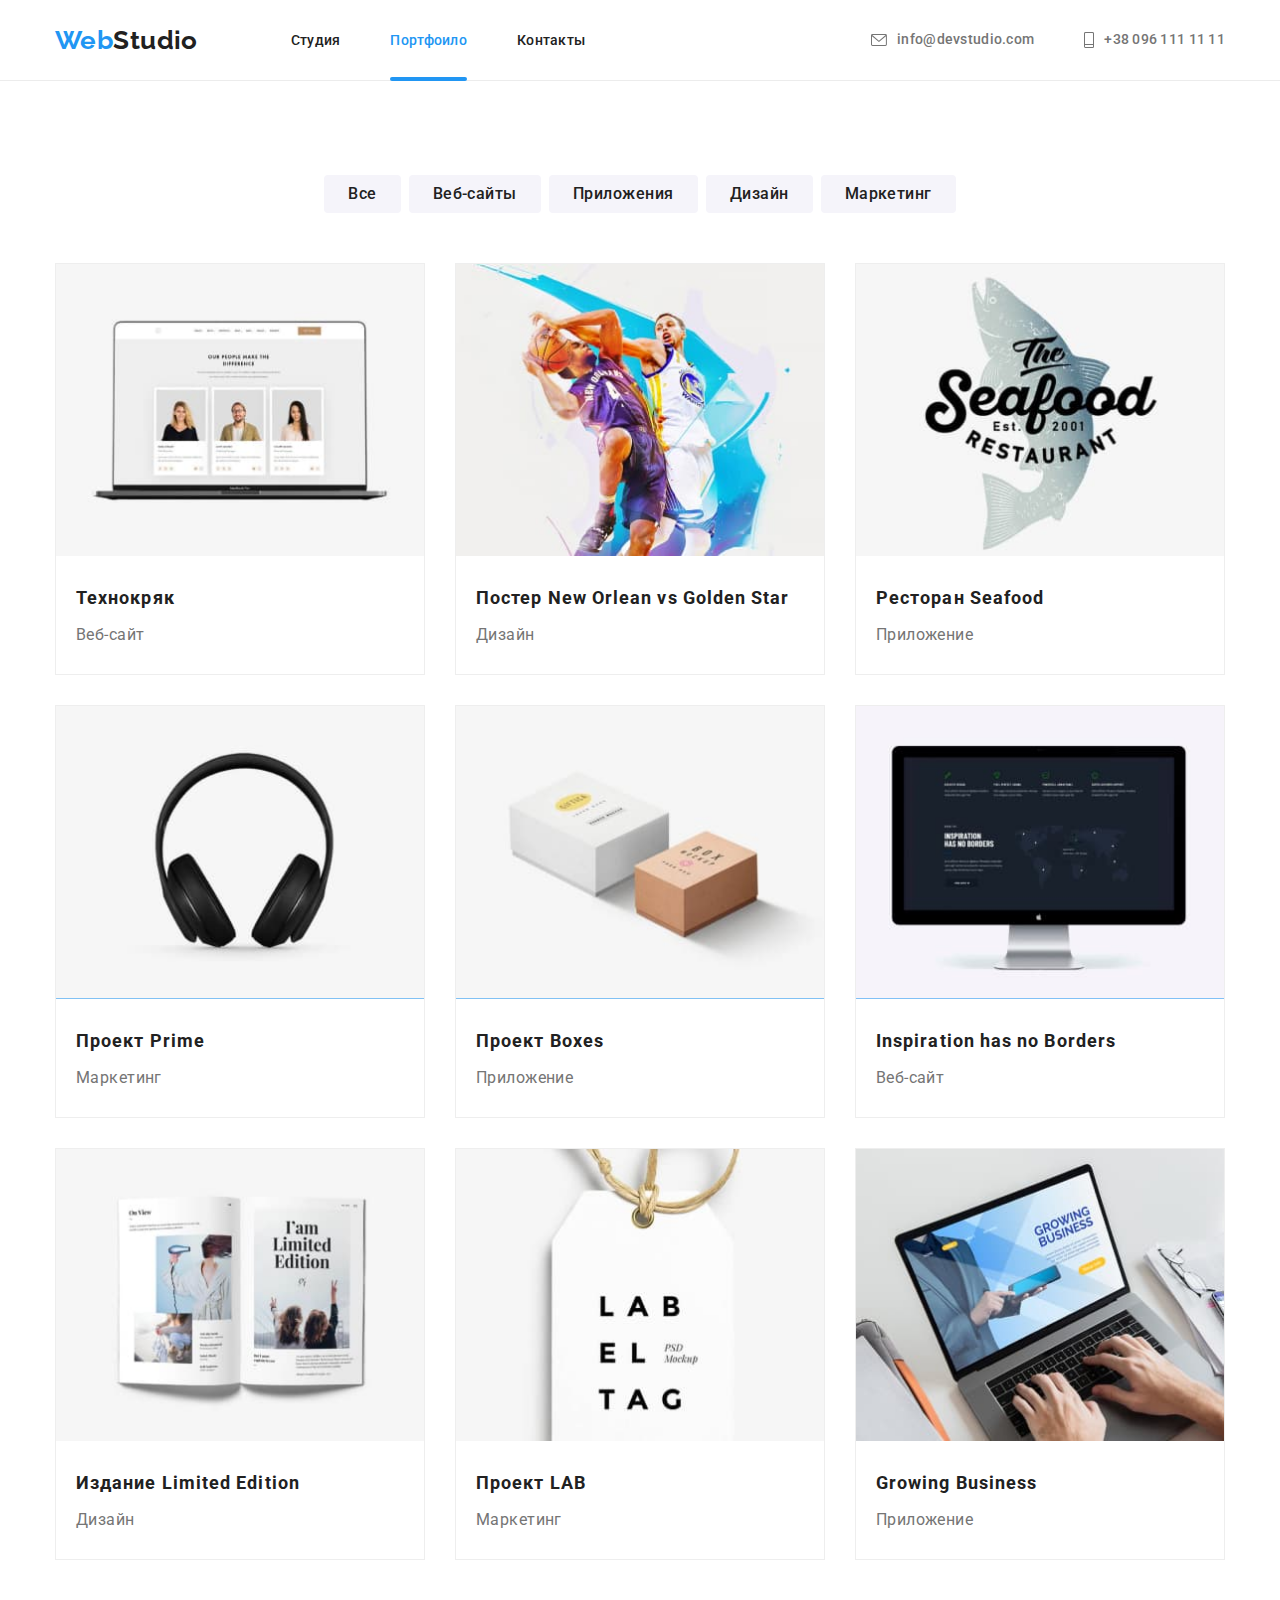
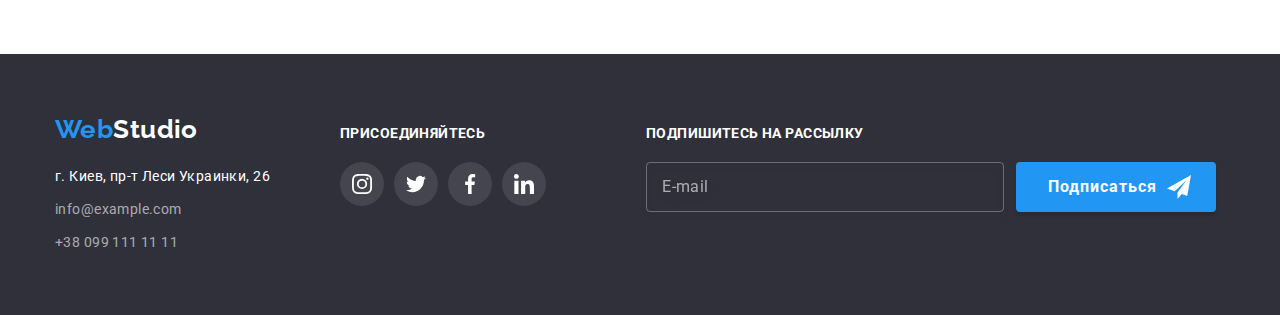
==== commit 9f02d31f: "correct" ====
--- a/portfolio.html
+++ b/portfolio.html
@@ -10,13 +10,13 @@
       href="https://fonts.googleapis.com/css2?family=Raleway:wght@700&family=Roboto:ital,wght@0,400;0,500;0,700;1,900&display=swap"
       rel="stylesheet"
     />
-    <link rel="stylesheet" href="./dist/css/portfolio.min.css" />
+    <link rel="stylesheet" href="./css/portfolio.css" />
   </head>
   <body>
       <header class="page-header">
         <div class="conteiner page-header__menu">
           <a class="logo-link page-header__logo-link" href="./index.html">
-            <span class="page-header__logo-link--web">Web</span><span class="page-header__logo-link--studio">Studio</span>
+            <span class="logo-link--web">Web</span><span>Studio</span>
           </a>
           <nav>
             <ul class="nav">
@@ -51,186 +51,186 @@
       </header>
 
     <main>
-      <section class="projects section">
+      <section class="section projects">
         <div class="conteiner">
           <h1 class="visually-hidden">Реализованные проекты</h1>
-          <ul class="button-list list">
-            <li class="button-item">
+          <ul class="button__list">
+            <li class="button__item">
               <button class="button" type="button">Все</button>
             </li>
-            <li class="button-item">
+            <li class="button__item">
               <button class="button" type="button">Веб-сайты</button>
             </li>
-            <li class="button-item">
+            <li class="button__item">
               <button class="button" type="button">Приложения</button>
             </li>
-            <li class="button-item">
+            <li class="button__item">
               <button class="button" type="button">Дизайн</button>
             </li>
-            <li class="button-item">
+            <li class="button__item">
               <button class="button" type="button">Маркетинг</button>
             </li>
           </ul>
 
-          <ul class="list flex-conteiner">
-            <li class="project-item">
-              <a class="project-item-link" href="#">
-              <div class="project-thumb">
-              <img
-                class="project-img"
+          <ul class="flex-conteiner">
+            <li class="project__item">
+              <a class="project__link" href="#">
+              <div class="project__thumb">
+              <img
+                class="project__img"
                 src="./images/project1.jpg"
                 alt="сайт на ноутбуке"
                 width="370"
               />
-              <p class="overflow-text">Технокряк это современная площадка распространения коронавируса. Компании используют эту платформу для цифрового
+              <p class="overflow__text">Технокряк это современная площадка распространения коронавируса. Компании используют эту платформу для цифрового
               шпионажа и атак на защищённые сервера конкурентов.</p>
               </div>
-              <div class="project-card">
-                <h2 class="project-title">Технокряк</h2>
-                <p class="project-description">Веб-сайт</p>
+              <div class="project__card">
+                <h2 class="project__title">Технокряк</h2>
+                <p class="project__description">Веб-сайт</p>
             </div>                
             </a>
             </li>
-            <li class="project-item">
-              <a class="project-item-link" href="#">
-              <div class="project-thumb">
-              <img
-                class="project-img"
+            <li class="project__item">
+              <a class="project__link" href="#">
+              <div class="project__thumb">
+              <img
+                class="project__img"
                 src="./images/project2.jpg"
                 alt="баскетбол"
                 width="370"
               />
-              <p class="overflow-text">Технокряк это современная площадка распространения коронавируса. Компании используют эту платформу для цифрового шпионажа и атак на защищённые сервера конкурентов.</p>
+              <p class="overflow__text">Технокряк это современная площадка распространения коронавируса. Компании используют эту платформу для цифрового шпионажа и атак на защищённые сервера конкурентов.</p>
             </div>
-              <div class="project-card">
-                <h2 class="project-title">Постер New Orlean vs Golden Star</h2>
-                <p class="project-description">Дизайн</p>
-              </div>
-              </a>
-            </li>
-            <li class="project-item">
-              <a class="project-item-link" href="#">
-              <div class="project-thumb">
-              <img
-                class="project-img"
+              <div class="project__card">
+                <h2 class="project__title">Постер New Orlean vs Golden Star</h2>
+                <p class="project__description">Дизайн</p>
+              </div>
+              </a>
+            </li>
+            <li class="project__item">
+              <a class="project__link" href="#">
+              <div class="project__thumb">
+              <img
+                class="project__img"
                 src="./images/project3.jpg"
                 alt="рыба"
                 width="370"
               />
-              <p class="overflow-text">Технокряк это современная площадка распространения коронавируса. Компании используют эту
-                платформу для цифрового шпионажа и атак на защищённые сервера конкурентов.</p>
-              </div>
-                <div class="project-card">
-                <h2 class="project-title">Ресторан Seafood</h2>
-                <p class="project-description">Приложение</p>
-              </div>
-            </a>
-            </li>
-            <li class="project-item">
-              <a class="project-item-link" href="#">
-              <div class="project-thumb">
-              <img
-                class="project-img"
+              <p class="overflow__text">Технокряк это современная площадка распространения коронавируса. Компании используют эту
+                платформу для цифрового шпионажа и атак на защищённые сервера конкурентов.</p>
+              </div>
+                <div class="project__card">
+                <h2 class="project__title">Ресторан Seafood</h2>
+                <p class="project__description">Приложение</p>
+              </div>
+            </a>
+            </li>
+            <li class="project__item">
+              <a class="project__link" href="#">
+              <div class="project__thumb">
+              <img
+                class="project__img"
                 src="./images/project4.jpg"
                 alt="наушники"
                 width="370"
               />
-              <p class="overflow-text">Технокряк это современная площадка распространения коронавируса. Компании используют эту
-                платформу для цифрового шпионажа и атак на защищённые сервера конкурентов.</p>
-              </div>
-                <div class="project-card">
-                <h2 class="project-title">Проект Prime</h2>
-                <p class="project-description">Маркетинг</p>
-              </div>
-            </a>
-            </li>
-            <li class="project-item">
-            <a class="project-item-link" href="#">
-              <div class="project-thumb">
+              <p class="overflow__text">Технокряк это современная площадка распространения коронавируса. Компании используют эту
+                платформу для цифрового шпионажа и атак на защищённые сервера конкурентов.</p>
+              </div>
+                <div class="project__card">
+                <h2 class="project__title">Проект Prime</h2>
+                <p class="project__description">Маркетинг</p>
+              </div>
+            </a>
+            </li>
+            <li class="project__item">
+            <a class="project__link" href="#">
+              <div class="project__thumb">
             <img
-                class="project-img"
+                class="project__img"
                 src="./images/project5.jpg"
                 alt="коробочки"
                 width="370"
               />
-              <p class="overflow-text">Технокряк это современная площадка распространения коронавируса. Компании используют эту
-                платформу для цифрового шпионажа и атак на защищённые сервера конкурентов.</p>
-              </div>
-                <div class="project-card">
-                <h2 class="project-title">Проект Boxes</h2>
-                <p class="project-description">Приложение</p>
-              </div>
-            </a>
-            </li>
-            <li class="project-item">
-              <a class="project-item-link" href="#">
-              <div class="project-thumb">
-              <img
-                class="project-img"
+              <p class="overflow__text">Технокряк это современная площадка распространения коронавируса. Компании используют эту
+                платформу для цифрового шпионажа и атак на защищённые сервера конкурентов.</p>
+              </div>
+                <div class="project__card">
+                <h2 class="project__title">Проект Boxes</h2>
+                <p class="project__description">Приложение</p>
+              </div>
+            </a>
+            </li>
+            <li class="project__item">
+              <a class="project__link" href="#">
+              <div class="project__thumb">
+              <img
+                class="project__img"
                 src="./images/project6.jpg"
                 alt="монитор"
                 width="370"
               />
-              <p class="overflow-text">Технокряк это современная площадка распространения коронавируса. Компании используют эту
-                платформу для цифрового шпионажа и атак на защищённые сервера конкурентов.</p>
-              </div>
-                <div class="project-card">
-                <h2 class="project-title">Inspiration has no Borders</h2>
-                <p class="project-description">Веб-сайт</p>
-              </div>
-            </a>
-            </li>
-            <li class="project-item">
-              <a class="project-item-link" href="#">
-              <div class="project-thumb">
-              <img
-                class="project-img"
+              <p class="overflow__text">Технокряк это современная площадка распространения коронавируса. Компании используют эту
+                платформу для цифрового шпионажа и атак на защищённые сервера конкурентов.</p>
+              </div>
+                <div class="project__card">
+                <h2 class="project__title">Inspiration has no Borders</h2>
+                <p class="project__description">Веб-сайт</p>
+              </div>
+            </a>
+            </li>
+            <li class="project__item">
+              <a class="project__link" href="#">
+              <div class="project__thumb">
+              <img
+                class="project__img"
                 src="./images/project7.jpg"
                 alt="журнал"
                 width="370"
               />
-              <p class="overflow-text">Технокряк это современная площадка распространения коронавируса. Компании используют эту
-                платформу для цифрового шпионажа и атак на защищённые сервера конкурентов.</p>
-              </div>
-                <div class="project-card">
-                <h2 class="project-title">Издание Limited Edition</h2>
-                <p class="project-description">Дизайн</p>
-              </div>
-            </a>
-            </li>
-            <li class="project-item">
-              <a class="project-item-link" href="#">
-                <div class="project-thumb">
-              <img
-                class="project-img"
+              <p class="overflow__text">Технокряк это современная площадка распространения коронавируса. Компании используют эту
+                платформу для цифрового шпионажа и атак на защищённые сервера конкурентов.</p>
+              </div>
+                <div class="project__card">
+                <h2 class="project__title">Издание Limited Edition</h2>
+                <p class="project__description">Дизайн</p>
+              </div>
+            </a>
+            </li>
+            <li class="project__item">
+              <a class="project__link" href="#">
+                <div class="project__thumb">
+              <img
+                class="project__img"
                 src="./images/project8.jpg"
                 alt="бирка"
                 width="370"
               />
-              <p class="overflow-text">Технокряк это современная площадка распространения коронавируса. Компании используют эту
-                платформу для цифрового шпионажа и атак на защищённые сервера конкурентов.</p>
-              </div>
-                <div class="project-card">
-                <h2 class="project-title">Проект LAB</h2>
-                <p class="project-description">Маркетинг</p>
-              </div>
-            </a>
-            </li>
-            <li class="project-item">
-              <a class="project-item-link" href="#">
-                <div class="project-thumb">
-              <img
-                class="project-img"
+              <p class="overflow__text">Технокряк это современная площадка распространения коронавируса. Компании используют эту
+                платформу для цифрового шпионажа и атак на защищённые сервера конкурентов.</p>
+              </div>
+                <div class="project__card">
+                <h2 class="project__title">Проект LAB</h2>
+                <p class="project__description">Маркетинг</p>
+              </div>
+            </a>
+            </li>
+            <li class="project__item">
+              <a class="project__link" href="#">
+                <div class="project__thumb">
+              <img
+                class="project__img"
                 src="./images/project9.jpg"
                 alt="человек печатает на ноутбуке"
                 width="370"
               />
-              <p class="overflow-text">Технокряк это современная площадка распространения коронавируса. Компании используют эту
-                платформу для цифрового шпионажа и атак на защищённые сервера конкурентов.</p>
-              </div>
-                <div class="project-card">
-                <h2 class="project-title">Growing Business</h2>
-                <p class="project-description">Приложение</p>
+              <p class="overflow__text">Технокряк это современная площадка распространения коронавируса. Компании используют эту
+                платформу для цифрового шпионажа и атак на защищённые сервера конкурентов.</p>
+              </div>
+                <div class="project__card">
+                <h2 class="project__title">Growing Business</h2>
+                <p class="project__description">Приложение</p>
               </div>
             </a>
             </li>
@@ -242,52 +242,52 @@
       <div class="conteiner footer-info">
         <div class="footer-contacts footer-contacts--margin">
           <a class="logo-link footer__logo-link" href="./index.html">
-            <span class="footer__logo-web">Web</span><span class="footer__logo-studio">Studio</span>
+            <span class="logo-link--web">Web</span><span class="footer__logo--studio">Studio</span>
           </a>
           <address class="address">
             <ul class="address__list">
               <li class="address__item">
-                <a class="link footer-map" href="https://goo.gl/maps/LU7Z2a2tSQY444G19" target="_blank"
+                <a class="footer__map" href="https://goo.gl/maps/LU7Z2a2tSQY444G19" target="_blank"
                   rel="noopener norefferre">
                   г. Киев, пр-т Леси Украинки, 26
                 </a>
               </li>
-              <li class="list-address">
-                <a class="link footer-contact" href="mailto:info@example.com">info@example.com</a>
-              </li>
-              <li class="list-address">
-                <a class="link footer-contact" href="tel:+380991111111">+38 099 111 11 11</a>
+              <li class="address__item">
+                <a class="footer__contact" href="mailto:info@example.com">info@example.com</a>
+              </li>
+              <li class="address__item">
+                <a class="footer__contact" href="tel:+380991111111">+38 099 111 11 11</a>
               </li>
             </ul>
           </address>
         </div>
         <div class="footer-social">
-          <h3 class="company-social">Присоединяйтесь</h3>
-          <ul class="list footer-social-list">
-            <li class="footer-social-item">
-              <a class="footer-social-link" href="#" target="_blank" rel="noopener norefferre">
-                <svg class="footer-social-icon" width="20" height="20">
+          <h3 class="footer__title">Присоединяйтесь</h3>
+          <ul class="footer-social__list">
+            <li class="footer-social__item">
+              <a class="footer-social__link" href="#" target="_blank" rel="noopener norefferre">
+                <svg class="footer-social__icon" width="20" height="20">
                   <use href="./images/sprite.svg#icon-instagram"></use>
                 </svg>
               </a>
             </li>
-            <li class="footer-social-item">
-              <a class="footer-social-link" href="#" target="_blank" rel="noopener norefferre">
-                <svg class="footer-social-icon" width="20" height="20">
+            <li class="footer-social__item">
+              <a class="footer-social__link" href="#" target="_blank" rel="noopener norefferre">
+                <svg class="footer-social__icon" width="20" height="20">
                   <use href="./images/sprite.svg#icon-twitter"></use>
                 </svg>
               </a>
             </li>
-            <li class="footer-social-item">
-              <a class="footer-social-link" href="#" target="_blank" rel="noopener norefferre">
-                <svg class="footer-social-icon" width="20" height="20">
+            <li class="footer-social__item">
+              <a class="footer-social__link" href="#" target="_blank" rel="noopener norefferre">
+                <svg class="footer-social__icon" width="20" height="20">
                   <use href="./images/sprite.svg#icon-facebook"></use>
                 </svg>
               </a>
             </li>
-            <li class="footer-social-item">
-              <a class="footer-social-link" href="#" target="_blank" rel="noopener norefferre">
-                <svg class="footer-social-icon" width="20" height="20">
+            <li class="footer-social__item">
+              <a class="footer-social__link" href="#" target="_blank" rel="noopener norefferre">
+                <svg class="footer-social__icon" width="20" height="20">
                   <use href="./images/sprite.svg#icon-linkedin"></use>
                 </svg>
               </a>
@@ -296,13 +296,13 @@
         </div>
     
         <div class="footer-form">
-          <h3 class="company-social">Подпишитесь на рассылку</h3>
+          <h3 class="footer__title">Подпишитесь на рассылку</h3>
           <form name="sign" autocomplete="on">
-            <div class="sign-form">
-              <input class="sign-input" type="email" name="email" placeholder="E-mail">
-              <div class="sign-button-text">
-                <button class="hero-button sign-button" type="submit">Подписаться
-                  <svg class="sign-icon" width="24" height="24">
+            <div class="sign__form">
+              <input class="sign__input" type="email" name="email" placeholder="E-mail">
+              <div class="sign__button--text">
+                <button class="sign__button" type="submit">Подписаться
+                  <svg class="sign__icon" width="24" height="24">
                     <use href="./images/sprite.svg#icon-icon-send"></use>
                   </svg>
                 </button>
--- a/css/portfolio.css
+++ b/css/portfolio.css
@@ -0,0 +1,783 @@
+/*! modern-normalize v1.1.0 | MIT License | https://github.com/sindresorhus/modern-normalize */
+/*
+Document
+========
+*/
+/**
+Use a better box model (opinionated).
+*/
+*,
+::before,
+::after {
+  -webkit-box-sizing: border-box;
+          box-sizing: border-box;
+}
+
+/**
+Use a more readable tab size (opinionated).
+*/
+html {
+  -moz-tab-size: 4;
+  -o-tab-size: 4;
+     tab-size: 4;
+}
+
+/**
+1. Correct the line height in all browsers.
+2. Prevent adjustments of font size after orientation changes in iOS.
+*/
+html {
+  line-height: 1.15;
+  /* 1 */
+  -webkit-text-size-adjust: 100%;
+  /* 2 */
+}
+
+/*
+Sections
+========
+*/
+/**
+Remove the margin in all browsers.
+*/
+body {
+  margin: 0;
+}
+
+/**
+Improve consistency of default fonts in all browsers. (https://github.com/sindresorhus/modern-normalize/issues/3)
+*/
+body {
+  font-family: system-ui, -apple-system, "Segoe UI", Roboto, Helvetica, Arial, sans-serif, "Apple Color Emoji", "Segoe UI Emoji";
+}
+
+/*
+Grouping content
+================
+*/
+/**
+1. Add the correct height in Firefox.
+2. Correct the inheritance of border color in Firefox. (https://bugzilla.mozilla.org/show_bug.cgi?id=190655)
+*/
+hr {
+  height: 0;
+  /* 1 */
+  color: inherit;
+  /* 2 */
+}
+
+/*
+Text-level semantics
+====================
+*/
+/**
+Add the correct text decoration in Chrome, Edge, and Safari.
+*/
+abbr[title] {
+  -webkit-text-decoration: underline dotted;
+          text-decoration: underline dotted;
+}
+
+/**
+Add the correct font weight in Edge and Safari.
+*/
+b,
+strong {
+  font-weight: bolder;
+}
+
+/**
+1. Improve consistency of default fonts in all browsers. (https://github.com/sindresorhus/modern-normalize/issues/3)
+2. Correct the odd 'em' font sizing in all browsers.
+*/
+code,
+kbd,
+samp,
+pre {
+  font-family: ui-monospace, SFMono-Regular, Consolas, "Liberation Mono", Menlo,+ monospace;
+  /* 1 */
+  font-size: 1em;
+  /* 2 */
+}
+
+/**
+Add the correct font size in all browsers.
+*/
+small {
+  font-size: 80%;
+}
+
+/**
+Prevent 'sub' and 'sup' elements from affecting the line height in all browsers.
+*/
+sub,
+sup {
+  font-size: 75%;
+  line-height: 0;
+  position: relative;
+  vertical-align: baseline;
+}
+
+sub {
+  bottom: -0.25em;
+}
+
+sup {
+  top: -0.5em;
+}
+
+/*
+Tabular data
+============
+*/
+/**
+1. Remove text indentation from table contents in Chrome and Safari. (https://bugs.chromium.org/p/chromium/issues/detail?id=999088, https://bugs.webkit.org/show_bug.cgi?id=201297)
+2. Correct table border color inheritance in all Chrome and Safari. (https://bugs.chromium.org/p/chromium/issues/detail?id=935729, https://bugs.webkit.org/show_bug.cgi?id=195016)
+*/
+table {
+  text-indent: 0;
+  /* 1 */
+  border-color: inherit;
+  /* 2 */
+}
+
+/*
+Forms
+=====
+*/
+/**
+1. Change the font styles in all browsers.
+2. Remove the margin in Firefox and Safari.
+*/
+button,
+input,
+optgroup,
+select,
+textarea {
+  font-family: inherit;
+  /* 1 */
+  font-size: 100%;
+  /* 1 */
+  line-height: 1.15;
+  /* 1 */
+  margin: 0;
+  /* 2 */
+}
+
+/**
+Remove the inheritance of text transform in Edge and Firefox.
+1. Remove the inheritance of text transform in Firefox.
+*/
+button,
+select {
+  /* 1 */
+  text-transform: none;
+}
+
+/**
+Correct the inability to style clickable types in iOS and Safari.
+*/
+button,
+[type="button"],
+[type="reset"],
+[type="submit"] {
+  -webkit-appearance: button;
+}
+
+/**
+Remove the inner border and padding in Firefox.
+*/
+::-moz-focus-inner {
+  border-style: none;
+  padding: 0;
+}
+
+/**
+Restore the focus styles unset by the previous rule.
+*/
+:-moz-focusring {
+  outline: 1px dotted ButtonText;
+}
+
+/**
+Remove the additional ':invalid' styles in Firefox.
+See: https://github.com/mozilla/gecko-dev/blob/2f9eacd9d3d995c937b4251a5557d95d494c9be1/layout/style/res/forms.css#L728-L737
+*/
+:-moz-ui-invalid {
+  box-shadow: none;
+}
+
+/**
+Remove the padding so developers are not caught out when they zero out 'fieldset' elements in all browsers.
+*/
+legend {
+  padding: 0;
+}
+
+/**
+Add the correct vertical alignment in Chrome and Firefox.
+*/
+progress {
+  vertical-align: baseline;
+}
+
+/**
+Correct the cursor style of increment and decrement buttons in Safari.
+*/
+::-webkit-inner-spin-button,
+::-webkit-outer-spin-button {
+  height: auto;
+}
+
+/**
+1. Correct the odd appearance in Chrome and Safari.
+2. Correct the outline style in Safari.
+*/
+[type="search"] {
+  -webkit-appearance: textfield;
+  /* 1 */
+  outline-offset: -2px;
+  /* 2 */
+}
+
+/**
+Remove the inner padding in Chrome and Safari on macOS.
+*/
+::-webkit-search-decoration {
+  -webkit-appearance: none;
+}
+
+/**
+1. Correct the inability to style clickable types in iOS and Safari.
+2. Change font properties to 'inherit' in Safari.
+*/
+::-webkit-file-upload-button {
+  -webkit-appearance: button;
+  /* 1 */
+  font: inherit;
+  /* 2 */
+}
+
+/*
+Interactive
+===========
+*/
+/*
+Add the correct display in Chrome and Safari.
+*/
+summary {
+  display: list-item;
+}
+
+.nav__link,
+.page-header__contact-link, .footer__map,
+.footer__contact {
+  color: inherit;
+  text-decoration: none;
+  -webkit-transition: color 250ms cubic-bezier(0.4, 0, 0.2, 1);
+  transition: color 250ms cubic-bezier(0.4, 0, 0.2, 1);
+}
+
+.nav__link:hover,
+.page-header__contact-link:hover, .footer__map:hover,
+.footer__contact:hover, .nav__link:focus,
+.page-header__contact-link:focus, .footer__map:focus,
+.footer__contact:focus {
+  color: #2196f3;
+}
+
+.logo-link, .project__link {
+  color: inherit;
+  text-decoration: none;
+}
+
+.flex-conteiner, .nav,
+.page-header__contact, .button__list, .address__list, .footer-social__list {
+  padding-left: 0;
+  margin: 0;
+  list-style: none;
+}
+
+.sign__button {
+  padding: 10px 32px;
+  border-radius: 4px;
+  -webkit-box-shadow: 0px 4px 4px rgba(0, 0, 0, 0.15);
+          box-shadow: 0px 4px 4px rgba(0, 0, 0, 0.15);
+  border: none;
+  background-color: #2196f3;
+  color: #ffffff;
+  font-weight: 700;
+  font-size: 16px;
+  line-height: 1.87;
+  letter-spacing: 0.06em;
+  cursor: pointer;
+}
+
+.footer-social__link {
+  display: -webkit-box;
+  display: -ms-flexbox;
+  display: flex;
+  -webkit-box-pack: center;
+      -ms-flex-pack: center;
+          justify-content: center;
+  -webkit-box-align: center;
+      -ms-flex-align: center;
+          align-items: center;
+  width: 44px;
+  height: 44px;
+  border-radius: 50%;
+  -webkit-transition: background-color 250ms cubic-bezier(0.4, 0, 0.2, 1);
+  transition: background-color 250ms cubic-bezier(0.4, 0, 0.2, 1);
+}
+
+.footer-social__link:focus, .footer-social__link:hover {
+  background-color: #2196f3;
+}
+
+html {
+  -webkit-box-sizing: border-box;
+          box-sizing: border-box;
+}
+
+*,
+*::before,
+*::after {
+  -webkit-box-sizing: inherit;
+          box-sizing: inherit;
+}
+
+body {
+  background-color: #ffffff;
+  color: #212121;
+  font-family: Roboto, sans-serif;
+  font-size: 14px;
+  letter-spacing: 0.03em;
+}
+
+h1,
+h2,
+h3,
+p {
+  margin: 0;
+  padding: 0;
+}
+
+img {
+  display: block;
+  max-width: 100%;
+  height: auto;
+}
+
+.section {
+  padding-top: 94px;
+  padding-bottom: 94px;
+}
+
+.conteiner {
+  width: 1200px;
+  padding-left: 15px;
+  padding-right: 15px;
+  margin-left: auto;
+  margin-right: auto;
+}
+
+.flex-conteiner {
+  display: -webkit-box;
+  display: -ms-flexbox;
+  display: flex;
+  -ms-flex-wrap: wrap;
+      flex-wrap: wrap;
+  margin-right: -30px;
+  margin-bottom: -30px;
+}
+
+.logo-link {
+  font-family: Raleway;
+  font-weight: 700;
+  font-size: 26px;
+  line-height: 1.19;
+}
+
+.logo-link--web {
+  color: #2196f3;
+}
+
+.title {
+  margin-bottom: 50px;
+  font-size: 36px;
+  line-height: 1.17;
+  text-align: center;
+}
+
+.button {
+  padding: 6px 24px;
+  border-radius: 4px;
+  border: none;
+  color: inherit;
+  background: #f5f4fa;
+  font-weight: 500;
+  font-size: 16px;
+  line-height: 1.62;
+  text-align: center;
+  letter-spacing: 0.03em;
+  cursor: pointer;
+  -webkit-transition: color 250ms cubic-bezier(0.4, 0, 0.2, 1), background-color 250ms cubic-bezier(0.4, 0, 0.2, 1), -webkit-box-shadow 250ms cubic-bezier(0.4, 0, 0.2, 1);
+  transition: color 250ms cubic-bezier(0.4, 0, 0.2, 1), background-color 250ms cubic-bezier(0.4, 0, 0.2, 1), -webkit-box-shadow 250ms cubic-bezier(0.4, 0, 0.2, 1);
+  transition: color 250ms cubic-bezier(0.4, 0, 0.2, 1), background-color 250ms cubic-bezier(0.4, 0, 0.2, 1), box-shadow 250ms cubic-bezier(0.4, 0, 0.2, 1);
+  transition: color 250ms cubic-bezier(0.4, 0, 0.2, 1), background-color 250ms cubic-bezier(0.4, 0, 0.2, 1), box-shadow 250ms cubic-bezier(0.4, 0, 0.2, 1), -webkit-box-shadow 250ms cubic-bezier(0.4, 0, 0.2, 1);
+}
+
+.button:hover, .button:focus {
+  color: #ffffff;
+  background-color: #2196f3;
+  -webkit-box-shadow: 0px 3px 1px rgba(0, 0, 0, 0.1), 0px 1px 2px rgba(0, 0, 0, 0.08), 0px 2px 2px rgba(0, 0, 0, 0.12);
+          box-shadow: 0px 3px 1px rgba(0, 0, 0, 0.1), 0px 1px 2px rgba(0, 0, 0, 0.08), 0px 2px 2px rgba(0, 0, 0, 0.12);
+}
+
+.visually-hidden {
+  position: absolute !important;
+  clip: rect(1px 1px 1px 1px);
+  clip: rect(1px, 1px, 1px, 1px);
+  padding: 0 !important;
+  border: 0 !important;
+  height: 1px !important;
+  width: 1px !important;
+  overflow: hidden;
+}
+
+.page-header {
+  border-bottom: 1px solid #ececec;
+}
+
+.page-header__menu {
+  display: -webkit-box;
+  display: -ms-flexbox;
+  display: flex;
+  -webkit-box-align: center;
+      -ms-flex-align: center;
+          align-items: center;
+}
+
+.page-header__logo-link {
+  margin-right: 93px;
+}
+
+.nav,
+.page-header__contact {
+  display: -webkit-box;
+  display: -ms-flexbox;
+  display: flex;
+}
+
+.nav__item:not(:last-child),
+.page-header__contact-item:not(:last-child) {
+  margin-right: 50px;
+}
+
+.nav__link,
+.page-header__contact-link {
+  padding: 32px 0;
+  font-weight: 500;
+  line-height: 1.14;
+  letter-spacing: 0.02em;
+}
+
+.page-header__contact {
+  color: #757575;
+  margin-left: auto;
+}
+
+.page-header__contact-link {
+  display: -webkit-box;
+  display: -ms-flexbox;
+  display: flex;
+  -webkit-box-align: center;
+      -ms-flex-align: center;
+          align-items: center;
+  color: #757575;
+}
+
+.page-header__contact-icon {
+  -webkit-box-align: center;
+      -ms-flex-align: center;
+          align-items: center;
+  margin-right: 10px;
+  fill: currentColor;
+}
+
+.current {
+  position: relative;
+  color: #2196f3;
+}
+
+.current::after {
+  content: "";
+  position: absolute;
+  left: 0;
+  bottom: -1px;
+  width: 100%;
+  height: 4px;
+  background-color: #2196f3;
+  border-radius: 2px;
+}
+
+.button__list {
+  display: -webkit-box;
+  display: -ms-flexbox;
+  display: flex;
+  -ms-flex-wrap: wrap;
+      flex-wrap: wrap;
+  -webkit-box-pack: center;
+      -ms-flex-pack: center;
+          justify-content: center;
+  margin-bottom: 50px;
+}
+
+.button__item:not(:last-child) {
+  margin-right: 8px;
+}
+
+.project__item {
+  -ms-flex-preferred-size: calc((100% - 30px * 3) / 3);
+      flex-basis: calc((100% - 30px * 3) / 3);
+  margin-right: 30px;
+  margin-bottom: 30px;
+  border: 1px solid #eeeeee;
+}
+
+.project__link {
+  display: block;
+  -webkit-transition: -webkit-box-shadow 250ms cubic-bezier(0.4, 0, 0.2, 1);
+  transition: -webkit-box-shadow 250ms cubic-bezier(0.4, 0, 0.2, 1);
+  transition: box-shadow 250ms cubic-bezier(0.4, 0, 0.2, 1);
+  transition: box-shadow 250ms cubic-bezier(0.4, 0, 0.2, 1), -webkit-box-shadow 250ms cubic-bezier(0.4, 0, 0.2, 1);
+}
+
+.project__link:hover, .project__link:focus {
+  -webkit-box-shadow: 0px 1px 1px rgba(0, 0, 0, 0.12), 0px 4px 4px rgba(0, 0, 0, 0.06), 1px 4px 6px rgba(0, 0, 0, 0.16);
+          box-shadow: 0px 1px 1px rgba(0, 0, 0, 0.12), 0px 4px 4px rgba(0, 0, 0, 0.06), 1px 4px 6px rgba(0, 0, 0, 0.16);
+}
+
+.project__card {
+  padding: 24px 20px;
+}
+
+.project__title {
+  margin-bottom: 4px;
+  font-size: 18px;
+  line-height: 2;
+  letter-spacing: 0.06em;
+}
+
+.project__description {
+  font-size: 16px;
+  line-height: 1.87;
+  color: #757575;
+}
+
+.project__thumb {
+  position: relative;
+  overflow: hidden;
+}
+
+.overflow__text {
+  position: absolute;
+  top: 0;
+  left: 0;
+  width: 100%;
+  height: 100%;
+  -webkit-transform: translateY(100%);
+          transform: translateY(100%);
+  display: -webkit-box;
+  display: -ms-flexbox;
+  display: flex;
+  padding-top: 63px;
+  padding-left: 24px;
+  padding-right: 24px;
+  font-size: 18px;
+  line-height: 1.56;
+  letter-spacing: 0.03em;
+  color: #ffffff;
+  background-color: rgba(33, 150, 243, 0.9);
+  -webkit-transition: -webkit-transform 250ms cubic-bezier(0.4, 0, 0.2, 1);
+  transition: -webkit-transform 250ms cubic-bezier(0.4, 0, 0.2, 1);
+  transition: transform 250ms cubic-bezier(0.4, 0, 0.2, 1);
+  transition: transform 250ms cubic-bezier(0.4, 0, 0.2, 1), -webkit-transform 250ms cubic-bezier(0.4, 0, 0.2, 1);
+}
+
+.project__item:hover .overflow__text,
+.project__item:focus .overflow__text {
+  -webkit-transform: translateY(0);
+          transform: translateY(0);
+}
+
+.page-footer {
+  padding-top: 60px;
+  padding-bottom: 60px;
+  background-color: #2f303a;
+}
+
+.footer-info {
+  display: -webkit-box;
+  display: -ms-flexbox;
+  display: flex;
+  -webkit-box-align: baseline;
+      -ms-flex-align: baseline;
+          align-items: baseline;
+}
+
+.footer-contacts--margin {
+  margin-right: 70px;
+}
+
+.footer__logo-link {
+  display: block;
+  margin-bottom: 20px;
+}
+
+.footer__logo--studio {
+  color: #ffffff;
+}
+
+.address {
+  font-style: inherit;
+}
+
+.address__item {
+  display: block;
+}
+
+.address__item:not(:last-child) {
+  margin-bottom: 9px;
+}
+
+.footer__map,
+.footer__contact {
+  line-height: 1.71;
+}
+
+.footer__map {
+  color: #ffffff;
+}
+
+.footer__contact {
+  color: rgba(255, 255, 255, 0.6);
+}
+
+.footer-social {
+  margin-right: 100px;
+}
+
+.footer__title {
+  margin-bottom: 20px;
+  font-size: 14px;
+  line-height: 1.14;
+  letter-spacing: 0.03em;
+  text-transform: uppercase;
+  color: #ffffff;
+}
+
+.footer-social__list {
+  display: -webkit-box;
+  display: -ms-flexbox;
+  display: flex;
+}
+
+.footer-social__item:not(:last-child) {
+  margin-right: 10px;
+}
+
+.footer-social__link {
+  border: 1px solid transparent;
+  background: rgba(255, 255, 255, 0.1);
+}
+
+.footer-social__icon {
+  fill: #ffffff;
+}
+
+.sign__form {
+  display: -webkit-box;
+  display: -ms-flexbox;
+  display: flex;
+  -webkit-box-align: center;
+      -ms-flex-align: center;
+          align-items: center;
+  -webkit-box-pack: center;
+      -ms-flex-pack: center;
+          justify-content: center;
+}
+
+.sign__input {
+  width: 358px;
+  height: 50px;
+  padding: 15px;
+  background-color: transparent;
+  border: 1px solid rgba(255, 255, 255, 0.3);
+  -webkit-filter: drop-shadow(0px 4px 4px rgba(0, 0, 0, 0.15));
+          filter: drop-shadow(0px 4px 4px rgba(0, 0, 0, 0.15));
+  border-radius: 4px;
+  margin-right: 12px;
+  color: #ffffff;
+  font-size: 16px;
+  line-height: 1.25;
+  letter-spacing: 0.03em;
+  outline: none;
+  -webkit-transition: border-color 250ms cubic-bezier(0.4, 0, 0.2, 1);
+  transition: border-color 250ms cubic-bezier(0.4, 0, 0.2, 1);
+}
+
+.sign__input:focus {
+  border-color: #2196f3;
+}
+
+.sign__input::-webkit-input-placeholder {
+  font-size: 16px;
+  line-height: 1.25;
+  letter-spacing: 0.03em;
+  color: rgba(255, 255, 255, 0.6);
+}
+
+.sign__input:-ms-input-placeholder {
+  font-size: 16px;
+  line-height: 1.25;
+  letter-spacing: 0.03em;
+  color: rgba(255, 255, 255, 0.6);
+}
+
+.sign__input::-ms-input-placeholder {
+  font-size: 16px;
+  line-height: 1.25;
+  letter-spacing: 0.03em;
+  color: rgba(255, 255, 255, 0.6);
+}
+
+.sign__input::placeholder {
+  font-size: 16px;
+  line-height: 1.25;
+  letter-spacing: 0.03em;
+  color: rgba(255, 255, 255, 0.6);
+}
+
+.sign__button--text {
+  position: relative;
+}
+
+.sign__button {
+  text-align: start;
+  width: 200px;
+  height: 50px;
+  padding-right: 29px;
+  padding-top: 10px;
+  padding-bottom: 10px;
+}
+
+.sign__icon {
+  position: absolute;
+  top: 50%;
+  right: 25px;
+  -webkit-transform: translateY(-50%);
+          transform: translateY(-50%);
+}
+/*# sourceMappingURL=portfolio.css.map */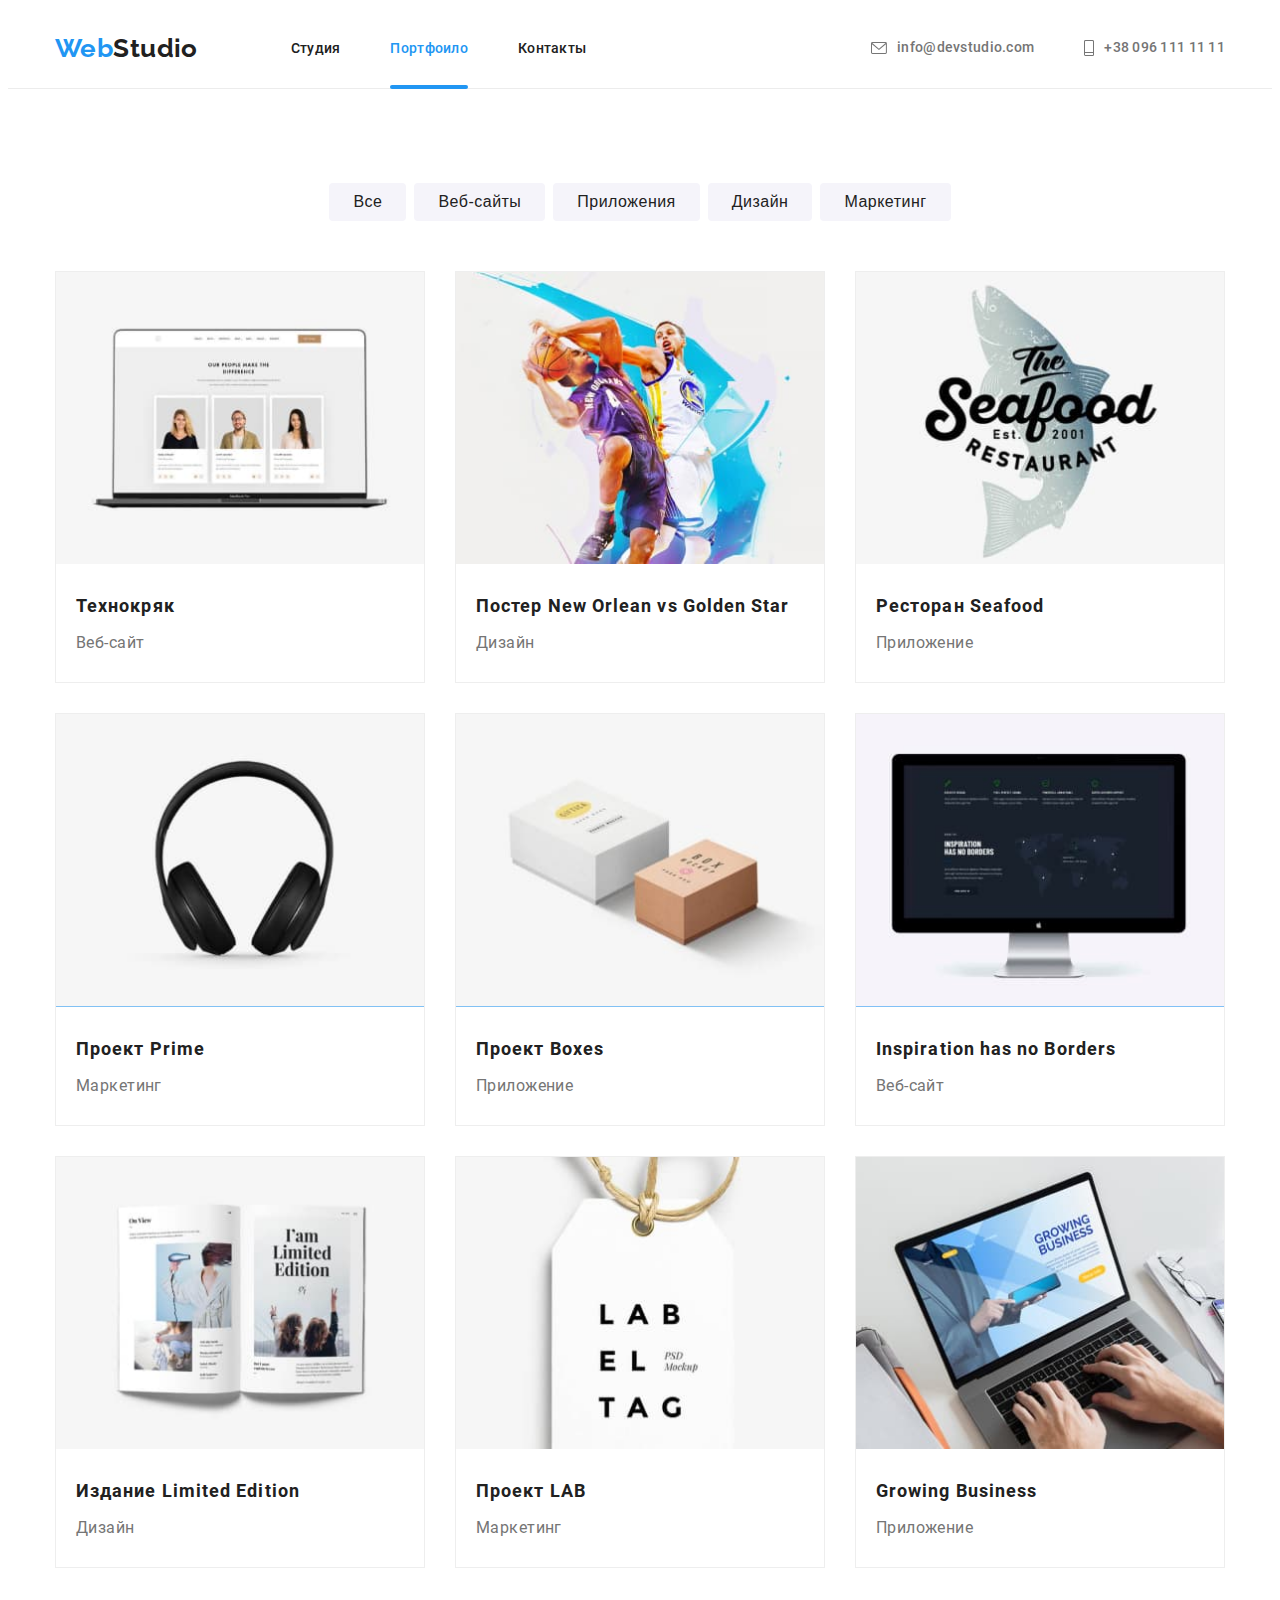
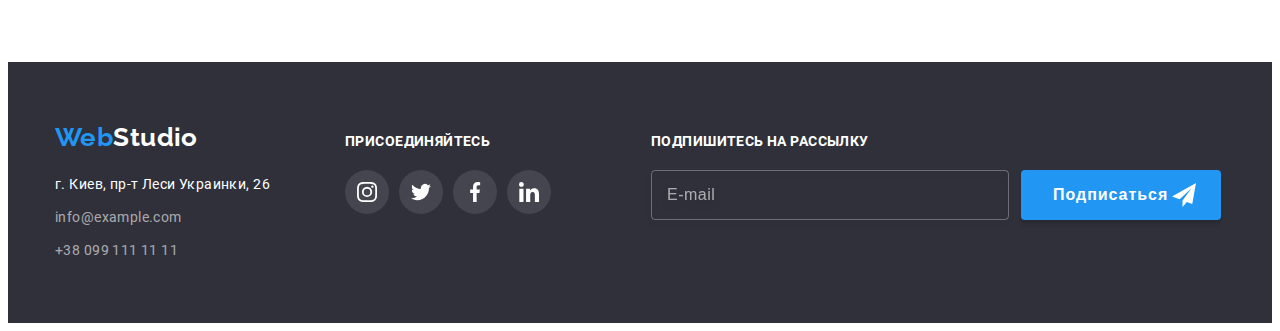
==== commit 4831b339: "new-correct" ====
--- a/portfolio.html
+++ b/portfolio.html
@@ -7,54 +7,56 @@
     <title>Студия</title>
     <link rel="preconnect" href="https://fonts.gstatic.com" />
     <link
-      href="https://fonts.googleapis.com/css2?family=Raleway:wght@700&family=Roboto:ital,wght@0,400;0,500;0,700;1,900&display=swap"
       rel="stylesheet"
+      href="https://cdnjs.cloudflare.com/ajax/libs/modern-normalize/1.0.0/modern-normalize.min.css"
+      integrity="sha512-ISS7cAi1PEhQ8jnbJpJZMd29NlhNj4AWYyLOSp2CE/CsHxTCu+r+t0D2yoJudVrd0/8fTVPUVDzY5Tvli75u/g=="
+      crossorigin="anonymous"
     />
-    <link rel="stylesheet" href="./css/portfolio.css" />
+    <link rel="stylesheet" href="./css/portfolio.min.css" />
   </head>
   <body>
-      <header class="page-header">
-        <div class="conteiner page-header__menu">
-          <a class="logo-link page-header__logo-link" href="./index.html">
-            <span class="logo-link--web">Web</span><span>Studio</span>
-          </a>
-          <nav>
-            <ul class="nav">
-              <li class="nav__item">
-                <a class="nav__link " href="./index.html"> Студия </a>
-              </li>
-              <li class="nav__item">
-                <a class="nav__link current" href="./portfolio.html"> Портфоило </a>
-              </li>
-              <li class="nav__item">
-                <a class="nav__link" href="#"> Контакты </a>
-              </li>
-            </ul>
-          </nav>
-          <ul class="page-header__contact">
-            <li class="page-header__contact-item">
-              <a class="page-header__contact-link" href="mailto:info@devstudio.com">
-                <svg class="page-header__contact-icon" width="16" height="12">
-                  <use href="./images/sprite.svg#icon-mail"></use>
-                </svg>
-                info@devstudio.com</a>
-            </li>
-            <li class="page-header__contact-item">
-              <a class="page-header__contact-link" href="tel:+380961111111">
-                <svg class="page-header__contact-icon" width="10" height="16">
-                  <use href="./images/sprite.svg#icon-tel"></use>
-                </svg>
-                +38 096 111 11 11</a>
-            </li>
-          </ul>
-        </div>
-      </header>
+<header class="page-header">
+  <div class="conteiner page-header__menu">
+    <a class="logo-link page-header__logo-link" href="./index.html">
+      <span class="logo-web">Web</span><span class="logo-studio">Studio</span>
+    </a>
+    <nav>
+      <ul class="list page-header__list">
+        <li class="page-header__item">
+          <a class="link page-header__link" href="./index.html"> Студия </a>
+        </li>
+        <li class="page-header__item">
+          <a class="link page-header__link current" href="./portfolio.html"> Портфоило </a>
+        </li>
+        <li class="page-header__item">
+          <a class="link page-header__link" href="#"> Контакты </a>
+        </li>
+      </ul>
+    </nav>
+    <ul class="list page-header__list page-header__address">
+      <li class="page-header__item">
+        <a class="link page-header__link page-header__address--item" href="mailto:info@devstudio.com">
+          <svg class="page-header__address--icon" width="16" height="12">
+            <use href="./images/sprite.svg#icon-mail"></use>
+          </svg>
+          info@devstudio.com</a>
+      </li>
+      <li class="page-header__item">
+        <a class="link page-header__link page-header__address--item" href="tel:+380961111111">
+          <svg class="page-header__address--icon" width="10" height="16">
+            <use href="./images/sprite.svg#icon-tel"></use>
+          </svg>
+          +38 096 111 11 11</a>
+      </li>
+    </ul>
+  </div>
+</header>
 
     <main>
-      <section class="section projects">
+      <section class="projects section">
         <div class="conteiner">
           <h1 class="visually-hidden">Реализованные проекты</h1>
-          <ul class="button__list">
+          <ul class="list button__list">
             <li class="button__item">
               <button class="button" type="button">Все</button>
             </li>
@@ -72,7 +74,7 @@
             </li>
           </ul>
 
-          <ul class="flex-conteiner">
+          <ul class="list flex-conteiner">
             <li class="project__item">
               <a class="project__link" href="#">
               <div class="project__thumb">
@@ -238,54 +240,54 @@
         </div>
       </section>
     </main>
-    <footer class="page-footer">
-      <div class="conteiner footer-info">
-        <div class="footer-contacts footer-contacts--margin">
+    <footer class="footer">
+      <div class="conteiner footer__info">
+        <div class="footer__contacts">
           <a class="logo-link footer__logo-link" href="./index.html">
-            <span class="logo-link--web">Web</span><span class="footer__logo--studio">Studio</span>
+            <span class="logo-web">Web</span><span class="logo-studio footer__logo-studio">Studio</span>
           </a>
           <address class="address">
-            <ul class="address__list">
-              <li class="address__item">
-                <a class="footer__map" href="https://goo.gl/maps/LU7Z2a2tSQY444G19" target="_blank"
+            <ul class="list">
+              <li class="address__list">
+                <a class="link footer__map" href="https://goo.gl/maps/LU7Z2a2tSQY444G19" target="_blank"
                   rel="noopener norefferre">
                   г. Киев, пр-т Леси Украинки, 26
                 </a>
               </li>
-              <li class="address__item">
-                <a class="footer__contact" href="mailto:info@example.com">info@example.com</a>
+              <li class="address__list">
+                <a class="link footer__contact" href="mailto:info@example.com">info@example.com</a>
               </li>
-              <li class="address__item">
-                <a class="footer__contact" href="tel:+380991111111">+38 099 111 11 11</a>
+              <li class="address__list">
+                <a class="link footer__contact" href="tel:+380991111111">+38 099 111 11 11</a>
               </li>
             </ul>
           </address>
         </div>
-        <div class="footer-social">
+        <div class="footer__social">
           <h3 class="footer__title">Присоединяйтесь</h3>
-          <ul class="footer-social__list">
-            <li class="footer-social__item">
+          <ul class="list social__list">
+            <li class="social__item">
               <a class="footer-social__link" href="#" target="_blank" rel="noopener norefferre">
                 <svg class="footer-social__icon" width="20" height="20">
                   <use href="./images/sprite.svg#icon-instagram"></use>
                 </svg>
               </a>
             </li>
-            <li class="footer-social__item">
+            <li class="social__item">
               <a class="footer-social__link" href="#" target="_blank" rel="noopener norefferre">
                 <svg class="footer-social__icon" width="20" height="20">
                   <use href="./images/sprite.svg#icon-twitter"></use>
                 </svg>
               </a>
             </li>
-            <li class="footer-social__item">
+            <li class="social__item">
               <a class="footer-social__link" href="#" target="_blank" rel="noopener norefferre">
                 <svg class="footer-social__icon" width="20" height="20">
                   <use href="./images/sprite.svg#icon-facebook"></use>
                 </svg>
               </a>
             </li>
-            <li class="footer-social__item">
+            <li class="social__item">
               <a class="footer-social__link" href="#" target="_blank" rel="noopener norefferre">
                 <svg class="footer-social__icon" width="20" height="20">
                   <use href="./images/sprite.svg#icon-linkedin"></use>
@@ -294,14 +296,13 @@
             </li>
           </ul>
         </div>
-    
         <div class="footer-form">
           <h3 class="footer__title">Подпишитесь на рассылку</h3>
           <form name="sign" autocomplete="on">
             <div class="sign__form">
               <input class="sign__input" type="email" name="email" placeholder="E-mail">
-              <div class="sign__button--text">
-                <button class="sign__button" type="submit">Подписаться
+              <div class="sign__button-text">
+                <button class="main-button sign__button" type="submit">Подписаться
                   <svg class="sign__icon" width="24" height="24">
                     <use href="./images/sprite.svg#icon-icon-send"></use>
                   </svg>
--- a/css/portfolio.min.css
+++ b/css/portfolio.min.css
@@ -0,0 +1,2 @@
+:root{--primary-title-color: #212121;--primary-text-color: #757575;--primary-bcg-color: #ffffff;--secondary-bcg-color: #f5f4fa;--footer-bcg: #2f303a;--accent-color: #2196f3;--dark-bcg-text: #ffffff;--font-family-text: Roboto;--font-size-text: 14px;--animation: 250ms cubic-bezier(0.4, 0, 0.2, 1)}@font-face{font-family:"Roboto";font-style:normal;font-weight:400;src:url("../fonts/roboto-v27-latin_cyrillic-regular.eot");src:local(""),url("../fonts/roboto-v27-latin_cyrillic-regular.eot?#iefix") format("embedded-opentype"),url("../fonts/roboto-v27-latin_cyrillic-regular.woff2") format("woff2"),url("../fonts/roboto-v27-latin_cyrillic-regular.woff") format("woff"),url("../fonts/roboto-v27-latin_cyrillic-regular.ttf") format("truetype"),url("../fonts/roboto-v27-latin_cyrillic-regular.svg#Roboto") format("svg")}@font-face{font-family:"Roboto";font-style:italic;font-weight:400;src:url("../fonts/roboto-v27-latin_cyrillic-italic.eot");src:local(""),url("../fonts/roboto-v27-latin_cyrillic-italic.eot?#iefix") format("embedded-opentype"),url("../fonts/roboto-v27-latin_cyrillic-italic.woff2") format("woff2"),url("../fonts/roboto-v27-latin_cyrillic-italic.woff") format("woff"),url("../fonts/roboto-v27-latin_cyrillic-italic.ttf") format("truetype"),url("../fonts/roboto-v27-latin_cyrillic-italic.svg#Roboto") format("svg")}@font-face{font-family:"Roboto";font-style:normal;font-weight:500;src:url("../fonts/roboto-v27-latin_cyrillic-500.eot");src:local(""),url("../fonts/roboto-v27-latin_cyrillic-500.eot?#iefix") format("embedded-opentype"),url("../fonts/roboto-v27-latin_cyrillic-500.woff2") format("woff2"),url("../fonts/roboto-v27-latin_cyrillic-500.woff") format("woff"),url("../fonts/roboto-v27-latin_cyrillic-500.ttf") format("truetype"),url("../fonts/roboto-v27-latin_cyrillic-500.svg#Roboto") format("svg")}@font-face{font-family:"Roboto";font-style:normal;font-weight:700;src:url("../fonts/roboto-v27-latin_cyrillic-700.eot");src:local(""),url("../fonts/roboto-v27-latin_cyrillic-700.eot?#iefix") format("embedded-opentype"),url("../fonts/roboto-v27-latin_cyrillic-700.woff2") format("woff2"),url("../fonts/roboto-v27-latin_cyrillic-700.woff") format("woff"),url("../fonts/roboto-v27-latin_cyrillic-700.ttf") format("truetype"),url("../fonts/roboto-v27-latin_cyrillic-700.svg#Roboto") format("svg")}@font-face{font-family:"Roboto";font-style:normal;font-weight:900;src:url("../fonts/roboto-v27-latin_cyrillic-900.eot");src:local(""),url("../fonts/roboto-v27-latin_cyrillic-900.eot?#iefix") format("embedded-opentype"),url("../fonts/roboto-v27-latin_cyrillic-900.woff2") format("woff2"),url("../fonts/roboto-v27-latin_cyrillic-900.woff") format("woff"),url("../fonts/roboto-v27-latin_cyrillic-900.ttf") format("truetype"),url("../fonts/roboto-v27-latin_cyrillic-900.svg#Roboto") format("svg")}@font-face{font-family:"Raleway";font-style:normal;font-weight:400;src:url("../fonts/raleway-v19-latin-regular.eot");src:local(""),url("../fonts/raleway-v19-latin-regular.eot?#iefix") format("embedded-opentype"),url("../fonts/raleway-v19-latin-regular.woff2") format("woff2"),url("../fonts/raleway-v19-latin-regular.woff") format("woff"),url("../fonts/raleway-v19-latin-regular.ttf") format("truetype"),url("../fonts/raleway-v19-latin-regular.svg#Raleway") format("svg")}@font-face{font-family:"Raleway";font-style:normal;font-weight:700;src:url("../fonts/raleway-v19-latin-700.eot");src:local(""),url("../fonts/raleway-v19-latin-700.eot?#iefix") format("embedded-opentype"),url("../fonts/raleway-v19-latin-700.woff2") format("woff2"),url("../fonts/raleway-v19-latin-700.woff") format("woff"),url("../fonts/raleway-v19-latin-700.ttf") format("truetype"),url("../fonts/raleway-v19-latin-700.svg#Raleway") format("svg")}html{box-sizing:border-box}*,*::before,*::after{box-sizing:inherit}body{background-color:var(--primary-bcg-color);color:var(--primary-title-color);font-family:var(--font-family-text),sans-serif;font-size:var(--font-size-text);letter-spacing:0.03em}h1,h2,h3,p{margin:0;padding:0}img{display:block;max-width:100%;height:auto}.list{padding-left:0;margin:0;list-style:none}.visually-hidden{position:absolute !important;clip:rect(1px 1px 1px 1px);clip:rect(1px, 1px, 1px, 1px);padding:0 !important;border:0 !important;height:1px !important;width:1px !important;overflow:hidden}.link,.logo-link,.project__link{color:inherit;text-decoration:none;transition:color var(--animation)}.link:hover,.link:focus{color:var(--accent-color)}.conteiner{width:1200px;padding-left:15px;padding-right:15px;margin-left:auto;margin-right:auto}.flex-conteiner{display:flex;flex-wrap:wrap;margin-right:-30px;margin-bottom:-30px}.title{margin-bottom:50px;font-size:36px;line-height:1.17;text-align:center}.button,.main-button,.modal-form__button{border-radius:4px;border:none;font-size:16px;cursor:pointer}.button{padding:6px 24px;color:inherit;background:var(--secondary-bcg-color);font-weight:500;line-height:1.62;text-align:center;letter-spacing:0.03em;transition:color var(--animation),background-color var(--animation),box-shadow var(--animation)}.button:hover,.button:focus{color:var(--dark-bcg-text);background-color:var(--accent-color);box-shadow:0px 3px 1px rgba(0,0,0,0.1),0px 1px 2px rgba(0,0,0,0.08),0px 2px 2px rgba(0,0,0,0.12)}.main-button,.modal-form__button{padding:10px 32px;box-shadow:0px 4px 4px rgba(0,0,0,0.15);color:var(--dark-bcg-text);background-color:var(--accent-color);font-weight:700;line-height:1.87;letter-spacing:0.06em}.modal-form__button{margin-top:30px;width:200px;height:50px;margin-left:auto;margin-right:auto}.logo-link{display:block}.logo-web,.logo-studio{font-family:Raleway;font-weight:700;font-size:26px;line-height:1.19}.logo-web{color:var(--accent-color)}.footer__logo-studio{color:var(--dark-bcg-text)}.social__list{display:flex;justify-content:center}.social__item:not(:last-child){margin-right:10px}.social__link,.team-social__link,.footer-social__link{display:flex;justify-content:center;align-items:center;width:44px;height:44px;border-radius:50%;transition:background-color var(--animation)}.social__link:focus,.team-social__link:focus,.footer-social__link:focus,.social__link:hover,.team-social__link:hover,.footer-social__link:hover{background-color:var(--accent-color)}.team-social__link{background-color:var(--primary-bcg-color)}.footer-social__link{border:1px solid transparent;background:rgba(255,255,255,0.1)}.social__icon,.team-social__icon,.footer-social__icon{transition:fill var(--animation)}.social__link:focus .social__icon,.team-social__link:focus .social__icon,.footer-social__link:focus .social__icon,.social__link:focus .team-social__icon,.team-social__link:focus .team-social__icon,.footer-social__link:focus .team-social__icon,.social__link:focus .footer-social__icon,.team-social__link:focus .footer-social__icon,.footer-social__link:focus .footer-social__icon,.social__link:hover .social__icon,.team-social__link:hover .social__icon,.footer-social__link:hover .social__icon,.social__link:hover .team-social__icon,.team-social__link:hover .team-social__icon,.footer-social__link:hover .team-social__icon,.social__link:hover .footer-social__icon,.team-social__link:hover .footer-social__icon,.footer-social__link:hover .footer-social__icon{fill:var(--primary-bcg-color)}.team-social__icon{fill:#afb1b8}.footer-social__icon{fill:var(--dark-bcg-text)}.section{padding-top:94px;padding-bottom:94px}.page-header{border-bottom:1px solid #ececec}.page-header__menu{display:flex;align-items:center}.page-header__logo-link{margin-right:93px}.current{position:relative;color:var(--accent-color)}.current::after{content:"";position:absolute;left:0;bottom:-1px;width:100%;height:4px;background-color:var(--accent-color);border-radius:2px}.page-header__list{display:flex}.page-header__link{padding:32px 0;font-weight:500;line-height:1.14;letter-spacing:0.02em}.page-header__item:not(:last-child){margin-right:50px}.page-header__address{color:var(--primary-text-color);margin-left:auto}.page-header__address--item{display:flex;align-items:center;color:var(--primary-text-color)}.page-header__address--icon{align-items:center;margin-right:10px;fill:currentColor}.button__list{display:flex;flex-wrap:wrap;justify-content:center;margin-bottom:50px}.button__item:not(:last-child){margin-right:8px}.project__item{flex-basis:calc((100% - 30px * 3) / 3);margin-right:30px;margin-bottom:30px;border:1px solid #eeeeee}.project__link{display:block;transition:box-shadow var(--animation)}.project__link:hover,.project__link:focus{box-shadow:0px 1px 1px rgba(0,0,0,0.12),0px 4px 4px rgba(0,0,0,0.06),1px 4px 6px rgba(0,0,0,0.16)}.project__card{padding:24px 20px}.project__title{margin-bottom:4px;font-size:18px;line-height:2;letter-spacing:0.06em}.project__description{font-size:16px;line-height:1.87;color:var(--primary-text-color)}.project__thumb{position:relative;overflow:hidden}.overflow__text{position:absolute;top:0;left:0;width:100%;height:100%;transform:translateY(100%);display:flex;padding-top:63px;padding-left:24px;padding-right:24px;font-size:18px;line-height:1.56;letter-spacing:0.03em;color:var(--dark-bcg-text);background-color:rgba(33,150,243,0.9);transition:transform var(--animation)}.project__item:hover .overflow__text,.project__item:focus .overflow__text{transform:translateY(0)}.footer{padding-top:60px;padding-bottom:60px;background-color:var(--footer-bcg)}.footer__info{display:flex;align-items:baseline}.footer__contacts{margin-right:75px}.footer__logo-link{margin-bottom:20px}.address{font-style:inherit}.address__list{display:block}.address__list:not(:last-child){margin-bottom:9px}.footer__map,.footer__contact{line-height:1.71}.footer__map{color:var(--dark-bcg-text)}.footer__contact{color:rgba(255,255,255,0.6)}.footer__social{margin-right:100px}.footer__title{margin-bottom:20px;font-size:14px;line-height:1.14;letter-spacing:0.03em;text-transform:uppercase;color:var(--dark-bcg-text)}.sign__form{display:flex;align-items:center;justify-content:center}.sign__input{width:358px;height:50px;padding:15px;background-color:transparent;border:1px solid rgba(255,255,255,0.3);filter:drop-shadow(0px 4px 4px rgba(0,0,0,0.15));border-radius:4px;margin-right:12px;color:var(--dark-bcg-text);font-size:16px;line-height:1.25;letter-spacing:0.03em;outline:none;transition:border-color var(--animation)}.sign__input:focus{border-color:var(--accent-color)}.sign__input::placeholder{font-size:16px;line-height:1.25;letter-spacing:0.03em;color:rgba(255,255,255,0.6)}.sign__input:autofill,.sign__input:autofill:hover,.sign__input:autofill:focus{color:var(--dark-bcg-text);background-color:var(--footer-bcg)}.sign__button-text{position:relative}.sign__button{text-align:start;width:200px;height:50px;padding-right:29px;padding-top:10px;padding-bottom:10px;cursor:pointer}.sign__icon{position:absolute;top:50%;right:25px;transform:translateY(-50%)}
+/*# sourceMappingURL=portfolio.min.css.map */